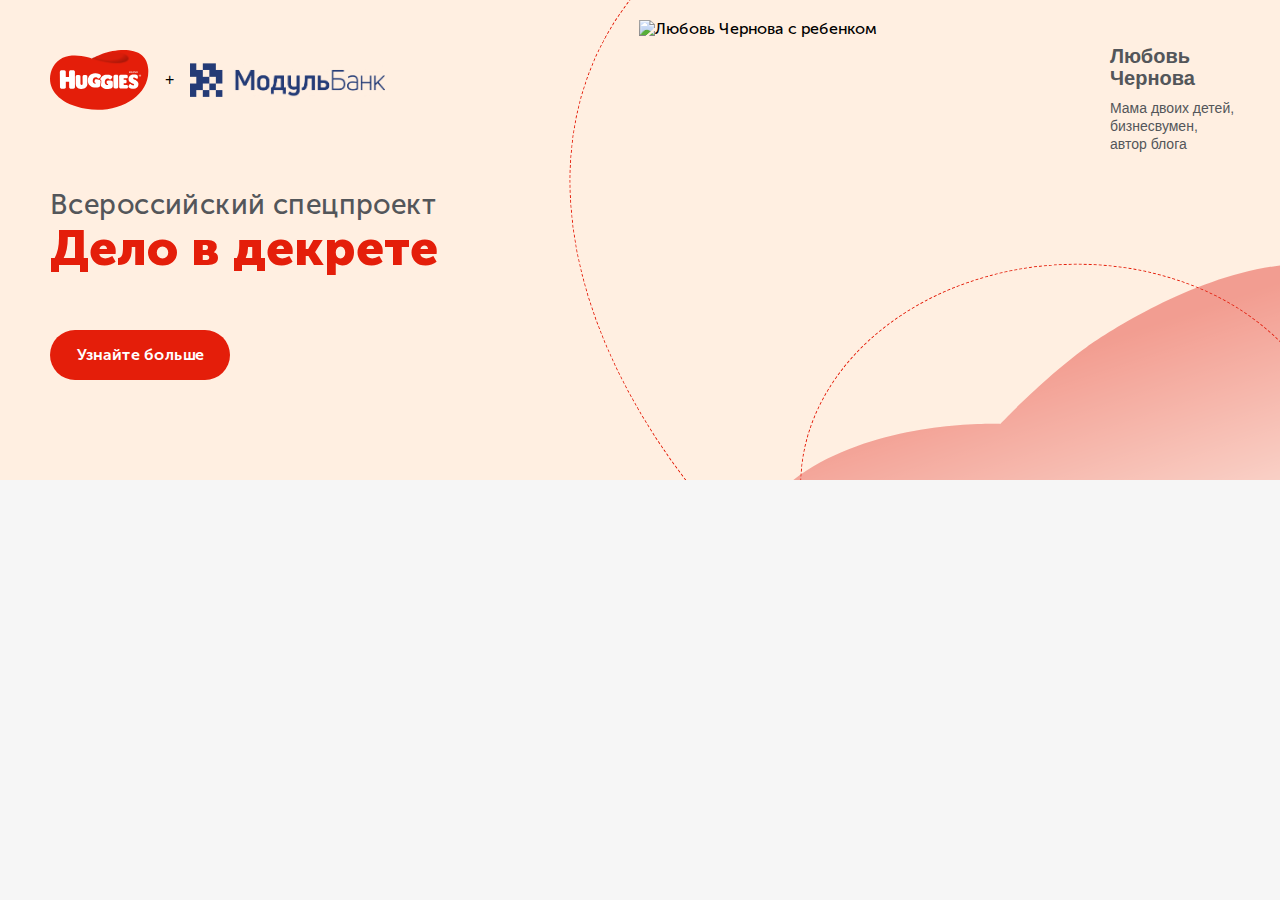
==== huggies-banner.html @ 20583ad0 "в спец порядке делаю баннер для huggies: - загрузила картинки, - заверстала почти все." ====
<!DOCTYPE html>
<!--[if lt IE 7]>      <html class="no-js lt-ie9 lt-ie8 lt-ie7"> <![endif]-->
<!--[if IE 7]>         <html class="no-js lt-ie9 lt-ie8"> <![endif]-->
<!--[if IE 8]>         <html class="no-js lt-ie9"> <![endif]-->
<!--[if gt IE 8]><!--> <html class="no-js"> <!--<![endif]-->
    <head>
        <meta charset="utf-8">
        <meta http-equiv="X-UA-Compatible" content="IE=edge">
        <title>BoomStarter</title>
        <meta name="description" content="">
        <meta name="viewport" content="width=device-width, initial-scale=1">
        <link rel="stylesheet" href="css/style.min.css">
    </head>
    <body>

        <!-- баннер  -->
        <section class="spec-hero">
            <div class="container">
                <div class="spec-hero__info">
                    <div class="spec-hero__logo">
                        <img class="spec-hero__logo-huggies" src="img/logo/huggies.svg" alt="huggies">
                        <span class="plus">+</span>
                        <img class="spec-hero__logo-modul" src="img/logo/modul-bank.png" alt="Модуль банк">
                    </div>
                    <hgroup class="spec-hero__title">
                        <h1 class="spec-hero__name">Дело в декрете</h1>
                        <h2 class="spec-hero__subtitle">Всероссийский спецпроект</h2>
                    </hgroup>
                    <div class="spec-hero__button">
                        <a href="#" class="ui-button -fit-content">Узнайте больше</a>
                    </div>
                </div>
                <!-- <div class="spec-hero__image"></div> -->
                <img src="img/spec-banner/happy-woman-and-child.png" alt="Любовь Чернова с ребенком" class="spec-hero__image">
                <div class="spec-hero__author">
                    <div class="spec-hero__author-name">Любовь Чернова</div>
                    <div class="spec-hero__author-desc">Мама двоих детей, бизнесвумен, автор&nbsp;блога</div>
                </div>
            </div>

            <div class="spec-hero__decor-heart"></div>
            <div class="spec-hero__decor-ellipse-big"></div>
            <div class="spec-hero__decor-ellipse-small"></div>
        </section>
        
    </body>
</html>
---- css/style.min.css ----
body{margin:0;padding:0;line-height:1.5;text-rendering:optimizeSpeed;min-height:100vh;scroll-behavior:smooth}*,*:after,*:before{-webkit-box-sizing:border-box;box-sizing:border-box}*:after,*:before{speak:none}input,button,a,select,textarea{outline:none}a{color:inherit;cursor:pointer;text-decoration:none;display:inline}p{margin:1em 0}button{border:none;background-color:transparent;cursor:pointer;display:block}address{font-style:normal}table,tr,th,td{border:none;padding:0;border-collapse:collapse;vertical-align:top}th{font-weight:normal}table{text-align:center}fieldset{border:none;padding:0;margin:0;min-width:auto}form,fieldset{max-width:100%}h1,h2,h3,h4,h5,h6,p{font-weight:normal;margin:0}html{font-family:sans-serif;-ms-text-size-adjust:100%;-webkit-text-size-adjust:100%}article,aside,details,figcaption,figure,footer,header,hgroup,main,menu,nav,section,summary{display:block}figure{margin:0}hr{-webkit-box-sizing:content-box;box-sizing:content-box;height:0;overflow:visible;margin:0;border:0}pre{font-family:monospace;font-size:1em;margin:0}abbr[title]{border-bottom:none;text-decoration:underline;-webkit-text-decoration:underline dotted;text-decoration:underline dotted}b,strong{font-weight:bold}code,kbd,samp{font-family:monospace;font-size:1em}pre{overflow-x:auto}small{font-size:80%}sub,sup{font-size:75%;line-height:0;position:relative;vertical-align:baseline}sub{bottom:-0.25em}sup{top:-0.5em}img{display:block;border-style:none;max-width:100%;height:auto}button,input,optgroup,select,textarea{font-family:inherit;font-size:100%;line-height:1;margin:0;padding:0;color:inherit;font:inherit}input,button{overflow:visible}button,select{text-transform:none}button,[type="button"],[type="reset"],[type="submit"]{-webkit-appearance:button}button::-moz-focus-inner,[type="button"]::-moz-focus-inner,[type="reset"]::-moz-focus-inner,[type="submit"]::-moz-focus-inner{border-style:none;padding:0}legend{-webkit-box-sizing:border-box;box-sizing:border-box;color:inherit;display:table;max-width:100%;padding:0;white-space:normal}progress{vertical-align:baseline}textarea{overflow:auto}[type="checkbox"],[type="radio"]{-webkit-box-sizing:border-box;box-sizing:border-box;padding:0}[type="number"]::-webkit-inner-spin-button,[type="number"]::-webkit-outer-spin-button{height:auto}[type="search"]{-webkit-appearance:textfield;outline-offset:-2px}[type="search"]::-webkit-search-decoration{-webkit-appearance:none}::-webkit-file-upload-button{-webkit-appearance:button;font:inherit}[hidden]{display:none}html{font-size:100%;font-size:16px}@media (max-width: 1199px){html{font-size:15.2px}}@media (max-width: 991px){html{font-size:14.4px}}@media (max-width: 767px){html{font-size:13.6px}}@media (max-width: 575px){html{font-size:12.8px}}body{line-height:1.1;font-family:"Museo Sans Cyrl","Roboto",Arial,sans-serif;background-color:#F6F6F6}ul{list-style:none;margin:0;padding:0}*{word-break:break-word;-webkit-transition:color 0.1s, background-color 0.1s, -webkit-box-shadow 0.1s;transition:color 0.1s, background-color 0.1s, -webkit-box-shadow 0.1s;-o-transition:color 0.1s, background-color 0.1s, box-shadow 0.1s;transition:color 0.1s, background-color 0.1s, box-shadow 0.1s;transition:color 0.1s, background-color 0.1s, box-shadow 0.1s, -webkit-box-shadow 0.1s}@font-face{font-family:'Museo Sans Cyrl';font-weight:100;font-style:normal;font-display:swap;src:url("../fonts/MuseoSansCyrl-100.eot");src:local("MuseoSansCyrl-100"),url("../fonts/MuseoSansCyrl-100.eot?#iefix") format("embedded-opentype"),url("../fonts/MuseoSansCyrl-100.woff") format("woff"),url("../fonts/MuseoSansCyrl-100.ttf") format("truetype")}@font-face{font-family:'Museo Sans Cyrl';font-weight:100;font-style:italic;font-display:swap;src:url("../fonts/MuseoSansCyrl-100Italic.eot");src:local("MuseoSansCyrl-100Italic"),url("../fonts/MuseoSansCyrl-100Italic.eot?#iefix") format("embedded-opentype"),url("../fonts/MuseoSansCyrl-100Italic.woff") format("woff"),url("../fonts/MuseoSansCyrl-100Italic.ttf") format("truetype")}@font-face{font-family:'Museo Sans Cyrl';font-weight:300;font-style:normal;font-display:swap;src:url("../fonts/MuseoSansCyrl-300.eot");src:local("MuseoSansCyrl-300"),url("../fonts/MuseoSansCyrl-300.eot?#iefix") format("embedded-opentype"),url("../fonts/MuseoSansCyrl-300.woff") format("woff"),url("../fonts/MuseoSansCyrl-300.ttf") format("truetype")}@font-face{font-family:'Museo Sans Cyrl';font-weight:300;font-style:italic;font-display:swap;src:url("../fonts/MuseoSansCyrl-300Italic.eot");src:local("MuseoSansCyrl-300Italic"),url("../fonts/MuseoSansCyrl-300Italic.eot?#iefix") format("embedded-opentype"),url("../fonts/MuseoSansCyrl-300Italic.woff") format("woff"),url("../fonts/MuseoSansCyrl-300Italic.ttf") format("truetype")}@font-face{font-family:'Museo Sans Cyrl';font-weight:500;font-style:normal;font-display:swap;src:url("../fonts/MuseoSansCyrl-500.eot");src:local("MuseoSansCyrl-500"),url("../fonts/MuseoSansCyrl-500.eot?#iefix") format("embedded-opentype"),url("../fonts/MuseoSansCyrl-500.woff") format("woff"),url("../fonts/MuseoSansCyrl-500.ttf") format("truetype")}@font-face{font-family:'Museo Sans Cyrl';font-weight:500;font-style:italic;font-display:swap;src:url("../fonts/MuseoSansCyrl-500Italic.eot");src:local("MuseoSansCyrl-500Italic"),url("../fonts/MuseoSansCyrl-500Italic.eot?#iefix") format("embedded-opentype"),url("../fonts/MuseoSansCyrl-500Italic.woff") format("woff"),url("../fonts/MuseoSansCyrl-500Italic.ttf") format("truetype")}@font-face{font-family:'Museo Sans Cyrl';font-weight:700;font-style:normal;font-display:swap;src:url("../fonts/MuseoSansCyrl-700.eot");src:local("MuseoSansCyrl-700"),url("../fonts/MuseoSansCyrl-700.eot?#iefix") format("embedded-opentype"),url("../fonts/MuseoSansCyrl-700.woff") format("woff"),url("../fonts/MuseoSansCyrl-700.ttf") format("truetype")}@font-face{font-family:'Museo Sans Cyrl';font-weight:700;font-style:italic;font-display:swap;src:url("../fonts/MuseoSansCyrl-700Italic.eot");src:local("MuseoSansCyrl-700Italic"),url("../fonts/MuseoSansCyrl-700Italic.eot?#iefix") format("embedded-opentype"),url("../fonts/MuseoSansCyrl-700Italic.woff") format("woff"),url("../fonts/MuseoSansCyrl-700Italic.ttf") format("truetype")}@font-face{font-family:'Museo Sans Cyrl';font-weight:900;font-style:normal;font-display:swap;src:url("../fonts/MuseoSansCyrl-900.eot");src:local("MuseoSansCyrl-900"),url("../fonts/MuseoSansCyrl-900.eot?#iefix") format("embedded-opentype"),url("../fonts/MuseoSansCyrl-900.woff") format("woff"),url("../fonts/MuseoSansCyrl-900.ttf") format("truetype")}@font-face{font-family:'Museo Sans Cyrl';font-weight:900;font-style:italic;font-display:swap;src:url("../fonts/MuseoSansCyrl-900Italic.eot");src:local("Museo Sans Cyrl 900 Italic"),local("MuseoSansCyrl-900Italic"),url("../fonts/MuseoSansCyrl-900Italic.eot?#iefix") format("embedded-opentype"),url("../fonts/MuseoSansCyrl-900Italic.woff") format("woff"),url("../fonts/MuseoSansCyrl-900Italic.ttf") format("truetype")}@-webkit-keyframes rotation{0%{-webkit-transform:rotate(0deg);transform:rotate(0deg)}100%{-webkit-transform:rotate(360deg);transform:rotate(360deg)}}@-o-keyframes rotation{0%{-o-transform:rotate(0deg);transform:rotate(0deg)}100%{-o-transform:rotate(360deg);transform:rotate(360deg)}}@keyframes rotation{0%{-webkit-transform:rotate(0deg);-o-transform:rotate(0deg);transform:rotate(0deg)}100%{-webkit-transform:rotate(360deg);-o-transform:rotate(360deg);transform:rotate(360deg)}}.bg-white{background-color:#fff}.bg-white.ui-button{background-color:#fff}@media (hover: hover){.bg-white.ui-button:hover{background-color:#ebebeb}}.bg-black{background-color:#000}.bg-black.ui-button{background-color:#000}@media (hover: hover){.bg-black.ui-button:hover{background-color:#000}}.bg-grey{background-color:#C4C4C4}.bg-grey.ui-button{background-color:#C4C4C4}@media (hover: hover){.bg-grey.ui-button:hover{background-color:#b0b0b0}}.bg-grey-light{background-color:#F6F6F6}.bg-grey-light.ui-button{background-color:#F6F6F6}@media (hover: hover){.bg-grey-light.ui-button:hover{background-color:#e2e2e2}}.bg-grey-light-2{background-color:#E6E9ED}.bg-grey-light-2.ui-button{background-color:#E6E9ED}@media (hover: hover){.bg-grey-light-2.ui-button:hover{background-color:#ced4dc}}.bg-grey-dark{background-color:#8d8d8d}.bg-grey-dark.ui-button{background-color:#8d8d8d}@media (hover: hover){.bg-grey-dark.ui-button:hover{background-color:#797979}}.bg-grey-darker{background-color:#53565A}.bg-grey-darker.ui-button{background-color:#53565A}@media (hover: hover){.bg-grey-darker.ui-button:hover{background-color:#3f4245}}.bg-primary{background-color:#0087F7}.bg-primary.ui-button{background-color:#0087F7}@media (hover: hover){.bg-primary.ui-button:hover{background-color:#0071ce}}.bg-yellow{background-color:#FFC83A}.bg-yellow.ui-button{background-color:#FFC83A}@media (hover: hover){.bg-yellow.ui-button:hover{background-color:#ffbd11}}.bg-yellow-light{background-color:#FCD770}.bg-yellow-light.ui-button{background-color:#FCD770}@media (hover: hover){.bg-yellow-light.ui-button:hover{background-color:#fbcc48}}.bg-cyan{background-color:#21DDB9}.bg-cyan.ui-button{background-color:#21DDB9}@media (hover: hover){.bg-cyan.ui-button:hover{background-color:#1cba9b}}.bg-cyan-light{background-color:#7DDEDE}.bg-cyan-light.ui-button{background-color:#7DDEDE}@media (hover: hover){.bg-cyan-light.ui-button:hover{background-color:#5cd6d6}}.bg-peach{background-color:#FFC5B3}.bg-peach.ui-button{background-color:#FFC5B3}@media (hover: hover){.bg-peach.ui-button:hover{background-color:#ffa68a}}.bg-beige{background-color:#FFBE83}.bg-beige.ui-button{background-color:#FFBE83}@media (hover: hover){.bg-beige.ui-button:hover{background-color:#ffa95a}}.bg-pink{background-color:#FE7D90}.bg-pink.ui-button{background-color:#FE7D90}@media (hover: hover){.bg-pink.ui-button:hover{background-color:#fe556d}}.bg-red{background-color:#E41E0A}.bg-red.ui-button{background-color:#E41E0A}@media (hover: hover){.bg-red.ui-button:hover{background-color:#bd1908}}@media (hover: hover){.bg-primary.ui-button:hover{background-color:#219aff}}.bg-gradient-primary-cyan{background-color:#0087f7;background:-webkit-gradient(linear, left top, left bottom, from(#0087F7), to(#21DDB9));background:-webkit-linear-gradient(top, #0087F7 0%, #21DDB9 100%);background:-o-linear-gradient(top, #0087F7 0%, #21DDB9 100%);background:linear-gradient(180deg, #0087F7 0%, #21DDB9 100%)}.bg-gradient-peach-beige{background-color:#ffc5b3;background:-webkit-gradient(linear, left top, left bottom, from(#FFC5B3), to(#FFBE83));background:-webkit-linear-gradient(top, #FFC5B3 0%, #FFBE83 100%);background:-o-linear-gradient(top, #FFC5B3 0%, #FFBE83 100%);background:linear-gradient(180deg, #FFC5B3 0%, #FFBE83 100%)}.bg-gradient-yellow-light-beige{background-color:#fcd770;background:-webkit-gradient(linear, left top, left bottom, from(#FCD770), to(#FFBE83));background:-webkit-linear-gradient(top, #FCD770 0%, #FFBE83 100%);background:-o-linear-gradient(top, #FCD770 0%, #FFBE83 100%);background:linear-gradient(180deg, #FCD770 0%, #FFBE83 100%)}.bg-yellow,.bg-yellow-light,.bg-peach,.bg-beige,.bg-cyan,.bg-gradient-peach-beige,.bg-gradient-yellow-light-yellow{color:#000}.bg-primary,.bg-gradient-primary-cyan{color:#fff}@font-face{font-family:'icomoon';font-weight:normal;font-style:normal;font-display:block;src:url("../fonts/icomoon.ttf?yp3li4") format("truetype"),url("../fonts/icomoon.woff?yp3li4") format("woff"),url("../fonts/icomoon.svg?yp3li4#icomoon") format("svg")}.icon{font-family:'icomoon' !important;speak:never;font-style:normal;font-weight:normal;font-variant:normal;text-transform:none;line-height:1;-webkit-font-smoothing:antialiased;-moz-osx-font-smoothing:grayscale}.icon-arrow-left:before{content:"\e908"}.icon-arrow-right:before{content:"\e909"}.icon-bookmark:before{content:"\e90a"}.icon-bookmark-filled:before{content:"\e90b"}.icon-check:before{content:"\e90c"}.icon-heart:before{content:"\e90d"}.icon-loader:before{content:"\e90e"}.icon-sorting:before{content:"\e90f"}.icon-search:before{content:"\e910"}.icon-sound-off:before{content:"\e911"}.icon-sound-on:before{content:"\e912"}.icon-facebook:before{content:"\e900"}.icon-instagram:before{content:"\e901"}.icon-telegram:before{content:"\e902"}.icon-twitter:before{content:"\e903"}.icon-vcru:before{content:"\e904"}.icon-vkontakte:before{content:"\e905"}.icon-youtube:before{content:"\e906"}.icon-z:before{content:"\e907"}.emoji{width:1.3em;height:1.3em;-o-object-fit:contain;object-fit:contain;margin-left:0.7em}@media (hover: hover){*{scrollbar-color:#C4C4C4 #E6E9ED;scrollbar-width:thin}::-webkit-scrollbar{width:5px;height:5px;background-color:#E6E9ED}}@media (hover: hover) and (max-width: 575px){::-webkit-scrollbar{width:3.5px;height:3.5px}}@media (hover: hover){::-webkit-scrollbar-thumb{background:#C4C4C4;-webkit-border-radius:10px;border-radius:10px}::-webkit-scrollbar-track{background:#E6E9ED;-webkit-border-radius:10px;border-radius:10px}}.ui-button,.ui-input{display:inline-block;width:270px;min-width:180px;max-width:100%;padding:16px 26px;color:#fff;background-color:#0087F7;text-align:center;font-weight:500;font-style:normal;font-size:18px;-webkit-border-radius:2.5em;border-radius:2.5em}@media (hover: hover){.ui-button:hover,.ui-input:hover{background-color:#219aff}}@media (max-width: 575px){.ui-button,.ui-input{padding:12px 21px;font-size:14px}}@media (max-width: 479px){.ui-button,.ui-input{width:100%}}.ui-button.has-image,.ui-input.has-image{display:-webkit-box;display:-webkit-flex;display:-ms-flexbox;display:flex;-webkit-box-pack:center;-webkit-justify-content:center;-ms-flex-pack:center;justify-content:center;-webkit-box-align:center;-webkit-align-items:center;-ms-flex-align:center;align-items:center;padding:12px 26px}@media (max-width: 575px){.ui-button.has-image,.ui-input.has-image{padding:8px 21px}}.ui-button.has-image .emoji,.ui-input.has-image .emoji{margin-left:0.7em}.ui-button._outlined{font-weight:300;background-color:transparent;color:#0087F7;border:1px solid}.ui-input{font-weight:300;background-color:transparent;color:#000;border:1px solid #0087F7}.ui-input:hover{background-color:transparent}.ui-search{display:-webkit-box;display:-webkit-flex;display:-ms-flexbox;display:flex;width:200px;background-color:#F6F6F6;padding:6px 12px;-webkit-border-radius:2.5em;border-radius:2.5em}.ui-search .icon-search{margin-right:8px;color:#C4C4C4}.ui-search input{max-width:-webkit-calc(100% - 20px);max-width:calc(100% - 20px);-webkit-box-flex:1;-webkit-flex:1 1 auto;-ms-flex:1 1 auto;flex:1 1 auto;border:none}.ui-search input::-webkit-textfield-decoration-container{background-color:#F6F6F6}.ui-icon-button{padding:5px 8px;line-height:1}.ui-icon-button._turn-sound.is-sound-off .icon-sound-on{display:none}.ui-icon-button._turn-sound.is-sound-off .icon-sound-off{display:block}.ui-icon-button._turn-sound.is-sound-on .icon-sound-on{display:block}.ui-icon-button._turn-sound.is-sound-on .icon-sound-off{display:none}.ui-icon-button._bookmark .icon-bookmark{display:block}.ui-icon-button._bookmark .icon-bookmark-filled{display:none}.ui-icon-button._bookmark.is-filled .icon-bookmark{display:none}.ui-icon-button._bookmark.is-filled .icon-bookmark-filled{display:block}.ui-arrow-left,.ui-arrow-right{width:3.375em;height:3.375em;background-color:#fff;color:#C4C4C4;-webkit-border-radius:50%;border-radius:50%;-webkit-box-shadow:0px 2px 10px rgba(0,0,0,0.1);box-shadow:0px 2px 10px rgba(0,0,0,0.1);-webkit-transition:0.3s;-o-transition:0.3s;transition:0.3s}@media (hover: hover){.ui-arrow-left:hover,.ui-arrow-right:hover{color:#21DDB9}}.ui-loading{display:-webkit-box;display:-webkit-flex;display:-ms-flexbox;display:flex;-webkit-box-pack:center;-webkit-justify-content:center;-ms-flex-pack:center;justify-content:center;-webkit-box-align:center;-webkit-align-items:center;-ms-flex-align:center;align-items:center;min-height:100px;color:#0087F7;font-size:2em;-webkit-animation-name:rotation;-o-animation-name:rotation;animation-name:rotation;-webkit-animation-duration:1.8s;-o-animation-duration:1.8s;animation-duration:1.8s;-webkit-animation-iteration-count:infinite;-o-animation-iteration-count:infinite;animation-iteration-count:infinite;-webkit-animation-timing-function:linear;-o-animation-timing-function:linear;animation-timing-function:linear}.ui-subjects{display:-webkit-box;display:-webkit-flex;display:-ms-flexbox;display:flex}@media (max-width: 991px){.ui-subjects{overflow-x:auto}.ui-subjects__btn{white-space:nowrap}}.ui-subjects__item{position:relative;padding-right:20px;font-weight:300;font-style:normal;font-size:16px}.ui-subjects__item::after{position:absolute;content:'';left:0;bottom:0;width:100%;height:3.6px;background-color:#E6E9ED}.ui-subjects__item:last-child{-webkit-box-flex:1;-webkit-flex:1 1 auto;-ms-flex:1 1 auto;flex:1 1 auto;padding-right:0}.ui-subjects__item:last-child .ui-subjects__btn{margin:0 0 0 auto}.ui-subjects__btn{position:relative;padding:10px 0 14px}@media (hover: hover){.ui-subjects__btn:hover{color:#0087F7}}.ui-subjects__btn::after{position:absolute;content:'';left:0;bottom:0;width:100%;height:3.6px;background-color:transparent;z-index:2}.ui-subjects__btn.is-active{color:#0087F7}.ui-subjects__btn.is-active::after{background-color:#0087F7}.ui-subjects__count{font-size:12px;color:#C4C4C4;margin-left:3px}.ui-subjects__item .ui-dropdown{top:35px;left:-17px}.ui-checkbox{display:-webkit-box;display:-webkit-flex;display:-ms-flexbox;display:flex;margin-right:15px;padding:5px 0;cursor:default}.ui-checkbox input{opacity:0;position:absolute}.ui-checkbox__custom{position:relative;width:1.03125em;height:1.03125em;display:inline-block;margin-right:7px;-webkit-border-radius:5px;border-radius:5px;background-color:#E6E9ED;color:#21DDB9}.ui-checkbox__custom .icon-check{position:absolute;top:55%;left:50%;-webkit-transform:translateX(-50%) translateY(-50%);-ms-transform:translateX(-50%) translateY(-50%);-o-transform:translateX(-50%) translateY(-50%);transform:translateX(-50%) translateY(-50%);font-size:0.5em;display:none}input:checked ~ .ui-checkbox__custom .icon-check{display:block}.ui-sorting{font-weight:300}.ui-sorting__control{color:#0087F7}.ui-sorting .icon-sorting{margin-left:0.5em;font-size:0.6em}.ui-sorting .ui-dropdown{top:100%;left:-17px}.ui-filter{display:-webkit-inline-box;display:-webkit-inline-flex;display:-ms-inline-flexbox;display:inline-flex;position:relative;margin-right:18px;font-weight:300}.ui-filter__control{color:#0087F7;border-bottom:1px dashed #0087F7}.ui-filter .ui-dropdown{top:100%;left:-17px}.ui-dropdown{position:absolute;display:none;width:-webkit-max-content;width:-moz-max-content;width:max-content;min-width:160px;max-width:200px;padding:5px 0;z-index:2;background-color:#fff;-webkit-border-radius:.6875em;border-radius:.6875em;font:inherit}.ui-dropdown__item{padding:6px 17px;cursor:default}.ui-dropdown__item.is-active{display:none}@media (hover: hover){.ui-dropdown__item:hover{color:#0087F7;background-color:#F6F6F6}}.has-dropdown{position:relative}.has-dropdown-on-hover:hover .ui-dropdown,.has-dropdown-on-hover:active .ui-dropdown{display:block}.hidden{display:none !important}@media (max-width: 1279px){.xl-hidden{display:none !important}.xl-block{display:block !important}}@media (max-width: 1199px){.lg-hidden{display:none !important}.lg-block{display:block !important}}@media (max-width: 991px){.md-hidden{display:none !important}.md-block{display:block !important}}@media (max-width: 767px){.sm-hidden{display:none !important}.sm-block{display:block !important}}@media (max-width: 575px){.xs-hidden{display:none !important}.xs-block{display:block !important}}.container{width:100%;max-width:1280px;padding:0 3.125em;margin:0 auto}@media (max-width: 575px){.container{padding:0 14px}}.grid-row{display:-ms-grid;display:grid;-ms-grid-columns:(1fr)[12];grid-template-columns:repeat(12, 1fr);grid-gap:1.25em;grid-auto-flow:row}.span-1{grid-column:span 1}.span-2{grid-column:span 2}.span-3{grid-column:span 3}.span-4{grid-column:span 4}.span-5{grid-column:span 5}.span-6{grid-column:span 6}.span-7{grid-column:span 7}.span-8{grid-column:span 8}.span-9{grid-column:span 9}.span-10{grid-column:span 10}.span-11{grid-column:span 11}.span-12{grid-column:span 12}@media (max-width: 1279px){.xl-span-1{grid-column:span 1}.xl-span-2{grid-column:span 2}.xl-span-3{grid-column:span 3}.xl-span-4{grid-column:span 4}.xl-span-5{grid-column:span 5}.xl-span-6{grid-column:span 6}.xl-span-7{grid-column:span 7}.xl-span-8{grid-column:span 8}.xl-span-9{grid-column:span 9}.xl-span-10{grid-column:span 10}.xl-span-11{grid-column:span 11}.xl-span-12{grid-column:span 12}}@media (max-width: 1199px){.lg-span-1{grid-column:span 1}.lg-span-2{grid-column:span 2}.lg-span-3{grid-column:span 3}.lg-span-4{grid-column:span 4}.lg-span-5{grid-column:span 5}.lg-span-6{grid-column:span 6}.lg-span-7{grid-column:span 7}.lg-span-8{grid-column:span 8}.lg-span-9{grid-column:span 9}.lg-span-10{grid-column:span 10}.lg-span-11{grid-column:span 11}.lg-span-12{grid-column:span 12}}@media (max-width: 991px){.md-span-1{grid-column:span 1}.md-span-2{grid-column:span 2}.md-span-3{grid-column:span 3}.md-span-4{grid-column:span 4}.md-span-5{grid-column:span 5}.md-span-6{grid-column:span 6}.md-span-7{grid-column:span 7}.md-span-8{grid-column:span 8}.md-span-9{grid-column:span 9}.md-span-10{grid-column:span 10}.md-span-11{grid-column:span 11}.md-span-12{grid-column:span 12}}@media (max-width: 767px){.sm-span-1{grid-column:span 1}.sm-span-2{grid-column:span 2}.sm-span-3{grid-column:span 3}.sm-span-4{grid-column:span 4}.sm-span-5{grid-column:span 5}.sm-span-6{grid-column:span 6}.sm-span-7{grid-column:span 7}.sm-span-8{grid-column:span 8}.sm-span-9{grid-column:span 9}.sm-span-10{grid-column:span 10}.sm-span-11{grid-column:span 11}.sm-span-12{grid-column:span 12}}@media (max-width: 575px){.xs-span-1{grid-column:span 1}.xs-span-2{grid-column:span 2}.xs-span-3{grid-column:span 3}.xs-span-4{grid-column:span 4}.xs-span-5{grid-column:span 5}.xs-span-6{grid-column:span 6}.xs-span-7{grid-column:span 7}.xs-span-8{grid-column:span 8}.xs-span-9{grid-column:span 9}.xs-span-10{grid-column:span 10}.xs-span-11{grid-column:span 11}.xs-span-12{grid-column:span 12}}.grid{display:-ms-grid;display:grid;-ms-grid-columns:(1fr)[4];grid-template-columns:repeat(4, 1fr);grid-gap:1.25em;margin:1.25em 0;grid-auto-flow:dense}@media (max-width: 991px){.grid{-ms-grid-columns:(1fr)[3];grid-template-columns:repeat(3, 1fr)}}@media (max-width: 767px){.grid{-ms-grid-columns:(1fr)[2];grid-template-columns:repeat(2, 1fr)}}@media (max-width: 575px){.grid{grid-gap:.9375em}}.no-grid-gap,.no-gap{grid-gap:0}.grid-rewards{grid-auto-rows:minmax(480px, auto)}@media (max-width: 767px){.grid-rewards{grid-auto-rows:minmax(430px, auto)}}@media (max-width: 575px){.grid-rewards{grid-auto-rows:minmax(380px, auto)}}.grid-square-banners{-ms-grid-columns:1fr 1fr;grid-template-columns:1fr 1fr;grid-auto-rows:410px}@media (max-width: 991px){.grid-square-banners{-ms-grid-columns:1fr;grid-template-columns:1fr}}@media (max-width: 575px){.grid-square-banners{grid-auto-rows:minmax(210px, auto)}}.grid-special{grid-auto-columns:280px;-ms-grid-columns:280px;grid-template-columns:280px;grid-auto-flow:column;margin:0}@media (max-width: 991px){.grid-special{grid-auto-columns:260px;-ms-grid-columns:260px;grid-template-columns:260px}}@media (max-width: 767px){.grid-special{grid-auto-columns:238px;-ms-grid-columns:238px;grid-template-columns:238px}}@media (max-width: 575px){.grid-special{grid-auto-columns:185px;-ms-grid-columns:185px;grid-template-columns:185px}}.menu-bar{display:-webkit-box;display:-webkit-flex;display:-ms-flexbox;display:flex;-webkit-flex-wrap:nowrap;-ms-flex-wrap:nowrap;flex-wrap:nowrap;-webkit-box-pack:justify;-webkit-justify-content:space-between;-ms-flex-pack:justify;justify-content:space-between;-webkit-box-align:center;-webkit-align-items:center;-ms-flex-align:center;align-items:center}.menu-bar__item._open-search{margin-right:10px}.menu-bar._mobile{display:-webkit-box;display:-webkit-flex;display:-ms-flexbox;display:flex;-webkit-flex-wrap:nowrap;-ms-flex-wrap:nowrap;flex-wrap:nowrap;-webkit-box-pack:start;-webkit-justify-content:flex-start;-ms-flex-pack:start;justify-content:flex-start;-webkit-box-align:center;-webkit-align-items:center;-ms-flex-align:center;align-items:center;overflow-x:auto;white-space:nowrap}.menu-bar__item._open-search,.menu-bar__item._search,.menu-bar__item._bookmark{color:#C4C4C4}.menu-bar__item._create{color:#0087F7}@media (hover: hover){.menu-bar__item:hover{color:#0087F7}}.menu-bar__item a{display:block}.menu-bar__item._logo{margin-right:35px;margin-right:auto}.menu-bar__item._logo a{padding:15px 5px 15px 0}.menu-bar__item._logo img,.menu-bar__item._logo svg{max-width:160px;max-height:17px}.menu-bar__item:not(._logo) a{padding:15px 7px}.menu-bar__item._search{margin:auto}.menu-bar__item._search input{color:#000}.menu-bar__item._bookmark{margin:0 10px;font-size:1.3em}nav:nth-child(2){border-top:1px solid #C4C4C4}@media (max-width: 1199px){.menu-bar__item._search{margin-right:15px}}@media (max-width: 479px){.menu-bar__item._open-search{font-size:1.3em;margin-right:0}.menu-bar__item._bookmark{margin:0 5px}}.main{display:-ms-grid;display:grid;-ms-grid-columns:2fr 1fr;grid-template-columns:2fr 1fr;-ms-grid-rows:minmax(400px, auto);grid-template-rows:minmax(400px, auto);grid-gap:35px;margin:13px 0 20px}@media (max-width: 1199px){.main{-ms-grid-columns:100%;grid-template-columns:100%;-ms-grid-rows:minmax(380px, auto);grid-template-rows:minmax(380px, auto);margin-top:0}}.main-banner{display:-webkit-box;display:-webkit-flex;display:-ms-flexbox;display:flex;-webkit-flex-wrap:nowrap;-ms-flex-wrap:nowrap;flex-wrap:nowrap;-webkit-border-radius:.9375em;border-radius:.9375em}.main-banner>.grid-row{min-height:100%}.main-banner__info{height:100%;display:-webkit-box;display:-webkit-flex;display:-ms-flexbox;display:flex;-webkit-box-orient:vertical;-webkit-box-direction:normal;-webkit-flex-direction:column;-ms-flex-direction:column;flex-direction:column;-webkit-box-pack:center;-webkit-justify-content:center;-ms-flex-pack:center;justify-content:center;padding:45px 20px 15px 40px}.main-banner__title{font-weight:700;font-style:normal;font-size:30px;margin-bottom:20px}.main-banner__desc{font-weight:300;font-style:normal;font-size:20px}.main-banner__button{margin-top:60px;display:-webkit-box;display:-webkit-flex;display:-ms-flexbox;display:flex;-webkit-box-align:center;-webkit-align-items:center;-ms-flex-align:center;align-items:center}.main-banner .ui-icon-button._bookmark{font-size:1.25em;margin-left:15px;color:#000}@media (hover: hover){.main-banner .ui-icon-button._bookmark:hover{color:#fff}}.main-banner__img{height:100%;display:-webkit-box;display:-webkit-flex;display:-ms-flexbox;display:flex}.main-banner__img-bg{width:90%;height:90%;margin:auto auto 0;background-repeat:no-repeat;background-position:bottom center;-webkit-background-size:contain;background-size:contain}@media (max-width: 991px){.main-banner__info{padding-left:30px}}@media (max-width: 767px){.main-banner{display:-webkit-box;display:-webkit-flex;display:-ms-flexbox;display:flex;-webkit-box-orient:vertical;-webkit-box-direction:normal;-webkit-flex-direction:column;-ms-flex-direction:column;flex-direction:column}.main-banner__info{padding-top:25px;padding-left:20px}.main-banner__title{font-size:25px;margin-bottom:15px}.main-banner__desc{font-size:15px}.main-banner__button{font-size:15px;margin-top:25px}.main-banner__img-bg{max-width:90%;max-height:90%;width:200px;height:200px}}@media (max-width: 575px){.main-banner__title{font-size:20px}.main-banner__desc{font-size:14px}.main-banner__button{font-size:14px}}.sm-cards{padding:25px 0}.sm-cards__grid{display:-ms-grid;display:grid;-ms-grid-rows:minmax(77px, auto);grid-template-rows:minmax(77px, auto);grid-gap:16px}.sm-cards__item{position:relative;display:-ms-grid;display:grid;-ms-grid-columns:78px auto;grid-template-columns:78px auto;grid-gap:14px}@media (hover: hover){.sm-cards__item a:hover{color:#0087F7}}.sm-cards__item a::after{position:absolute;content:'';top:0;right:0;bottom:0;left:0}.sm-cards img{width:77px;height:77px;-o-object-fit:cover;object-fit:cover;-webkit-border-radius:.9375em;border-radius:.9375em}.sm-cards__title{font-weight:700;margin-bottom:7px;overflow:hidden;-o-text-overflow:ellipsis;text-overflow:ellipsis;display:-webkit-box;-webkit-line-clamp:2;-webkit-box-orient:vertical}.sm-cards__author{font-weight:100}@media (max-width: 1199px){.sm-cards{padding-top:0}.sm-cards__grid{-ms-grid-columns:1fr 1fr;grid-template-columns:1fr 1fr}}@media (max-width: 767px){.sm-cards__title{-webkit-line-clamp:3}}@media (max-width: 575px){.sm-cards{margin-left:-14px;margin-right:-14px;overflow-x:auto}.sm-cards__row{display:-webkit-box;display:-webkit-flex;display:-ms-flexbox;display:flex}.sm-cards__grid{-ms-grid-columns:117px;grid-template-columns:117px;grid-auto-columns:minmax(117px, auto);grid-auto-flow:column;padding-left:14px;padding-right:14px}.sm-cards img{width:116px;height:116px}.sm-cards__item{-ms-grid-columns:1fr;grid-template-columns:1fr;grid-gap:8px}.sm-cards__info{font-size:12px}}.spec-hero{position:relative;height:480px;background-color:#FFEFE1;overflow:hidden}.spec-hero .container{position:relative;height:100%}.spec-hero__decor-heart,.spec-hero__decor-ellipse-big,.spec-hero__decor-ellipse-small{position:absolute;background-repeat:no-repeat;-webkit-background-size:contain;background-size:contain}.spec-hero__decor-heart{width:947px;height:578px;background-image:url(../img/spec-banner/huggies-transparent-decor.svg);bottom:-350px;right:-330px;z-index:4}.spec-hero__decor-ellipse-big{width:847px;height:1296px;top:-300px;left:750px;border:1px dashed #E41E0A;-webkit-border-radius:50%;border-radius:50%;-webkit-transform:rotate(-61.4deg);-ms-transform:rotate(-61.4deg);-o-transform:rotate(-61.4deg);transform:rotate(-61.4deg)}.spec-hero__decor-ellipse-small{width:537px;height:428px;left:800px;top:264px;border:1px dashed #E41E0A;-webkit-border-radius:50%;border-radius:50%;-webkit-transform:rotate(-3.94deg);-ms-transform:rotate(-3.94deg);-o-transform:rotate(-3.94deg);transform:rotate(-3.94deg)}.spec-hero__info{display:-webkit-box;display:-webkit-flex;display:-ms-flexbox;display:flex;-webkit-box-orient:vertical;-webkit-box-direction:normal;-webkit-flex-direction:column;-ms-flex-direction:column;flex-direction:column;-webkit-box-pack:justify;-webkit-justify-content:space-between;-ms-flex-pack:justify;justify-content:space-between;height:100%}.spec-hero__logo{display:-webkit-box;display:-webkit-flex;display:-ms-flexbox;display:flex;-webkit-box-align:center;-webkit-align-items:center;-ms-flex-align:center;align-items:center;margin-top:50px}.spec-hero__logo-huggies{max-width:100px;max-height:60px}.spec-hero__logo-modul{max-width:195px;max-height:35px}.spec-hero__logo .plus{margin:0 16px;font-family:"Rotonda","Roboto",Arial,sans-serif}.spec-hero__title{margin:50px 0 25px;display:-webkit-box;display:-webkit-flex;display:-ms-flexbox;display:flex;-webkit-box-orient:vertical;-webkit-box-direction:reverse;-webkit-flex-direction:column-reverse;-ms-flex-direction:column-reverse;flex-direction:column-reverse}.spec-hero__name{color:#E41E0A;font-weight:900;font-style:normal;font-size:50px}.spec-hero__subtitle{color:#53565A;font-weight:500;font-style:normal;font-size:28px;letter-spacing:0.015em}.spec-hero__button{margin-bottom:100px}.spec-hero .ui-button{font-weight:700;font-style:normal;font-size:16px;background-color:#E41E0A}.spec-hero__image{position:absolute;top:20px;left:639px;width:481px;height:681px;-o-object-fit:contain;object-fit:contain;z-index:2}.spec-hero__author{position:absolute;top:45px;right:20px;max-width:150px;color:#53565A;font-family:"Rotonda","Roboto",Arial,sans-serif}.spec-hero__author-name{margin-bottom:10px;font-weight:700;font-style:normal;font-size:20px}.spec-hero__author-desc{font-weight:400;font-style:normal;font-size:14px;line-height:18px}.control-content{margin:1.5625em 0 1.875em}.control-content__subjects-more{font-weight:300;font-style:normal;font-size:16px;margin:15px 0 25px}.control-content__status{font-size:16px;display:-webkit-box;display:-webkit-flex;display:-ms-flexbox;display:flex;margin:30px 0 0}.control-content__sorting{font-size:16px;display:-webkit-inline-box;display:-webkit-inline-flex;display:-ms-inline-flexbox;display:inline-flex;margin-top:1.875em;margin-right:1.875em}.control-content__sorting .ui-sorting{margin-left:1em}@media (max-width: 575px){.control-content__sorting{margin-right:0}}.control-content__filter{margin-top:1.875em;font-size:16px;display:-webkit-inline-box;display:-webkit-inline-flex;display:-ms-inline-flexbox;display:inline-flex}@media (max-width: 575px){.control-content__filter{margin:1em 0 1.875em}}.slider{position:relative}.slider__wrapper{overflow:hidden}.slider__row{grid-auto-flow:column}.slider__controls [class*="ui-arrow-"]{position:absolute;top:50%}.slider__controls [class*="ui-arrow-"]:disabled{display:none}.slider__controls .ui-arrow-left{left:0;-webkit-transform:translateY(-50%) translateX(-50%);-ms-transform:translateY(-50%) translateX(-50%);-o-transform:translateY(-50%) translateX(-50%);transform:translateY(-50%) translateX(-50%)}@media (max-width: 575px){.slider__controls .ui-arrow-left{-webkit-transform:translateY(-50%) translateX(-25%);-ms-transform:translateY(-50%) translateX(-25%);-o-transform:translateY(-50%) translateX(-25%);transform:translateY(-50%) translateX(-25%)}}.slider__controls .ui-arrow-right{right:0;-webkit-transform:translateY(-50%) translateX(50%);-ms-transform:translateY(-50%) translateX(50%);-o-transform:translateY(-50%) translateX(50%);transform:translateY(-50%) translateX(50%)}@media (max-width: 575px){.slider__controls .ui-arrow-right{-webkit-transform:translateY(-50%) translateX(25%);-ms-transform:translateY(-50%) translateX(25%);-o-transform:translateY(-50%) translateX(25%);transform:translateY(-50%) translateX(25%)}}.special{padding:1.4375em 0 2.1875em}.special__heading{margin-bottom:16px;line-height:1.2}.special__title,.special__look-all{font-weight:500;font-style:normal;font-size:18px;display:inline}.special__title{margin-right:14px}.special__look-all{color:#0087F7}.special .grid-special{-webkit-transition:-webkit-transform 0.5s linear;transition:-webkit-transform 0.5s linear;-o-transition:-o-transform 0.5s linear;transition:transform 0.5s linear;transition:transform 0.5s linear, -webkit-transform 0.5s linear, -o-transform 0.5s linear}.special .slider__row{display:-webkit-box;display:-webkit-flex;display:-ms-flexbox;display:flex}@media (max-width: 1279px){.special .slider__wrapper{margin-left:-3.125em;margin-right:-3.125em}.special .slider .grid-special{padding:0 3.125em}}@media (max-width: 575px){.special .slider__wrapper{margin:0px -14px}.special .slider .grid-special{padding:0 14px}}@media (hover: none){.special .slider__row{overflow-x:auto}.special .slider__controls{display:none}}@media (max-width: 575px){.special .card__title{font-size:14px}.special .card__ps img{font-size:10px}}.story{display:-webkit-box;display:-webkit-flex;display:-ms-flexbox;display:flex;-webkit-border-radius:.9375em;border-radius:.9375em;position:relative}.story__bg{position:absolute;top:0;bottom:0;left:0;right:0;overflow:hidden;-webkit-border-radius:inherit;border-radius:inherit}.story__bg img{position:absolute;bottom:-15%;right:-45px;-webkit-transform:rotate(20deg);-ms-transform:rotate(20deg);-o-transform:rotate(20deg);transform:rotate(20deg);max-width:55%;max-height:85%}.story__info{padding:28px 15px 20px 30px;display:-webkit-box;display:-webkit-flex;display:-ms-flexbox;display:flex;-webkit-box-orient:vertical;-webkit-box-direction:normal;-webkit-flex-direction:column;-ms-flex-direction:column;flex-direction:column;-webkit-box-pack:center;-webkit-justify-content:center;-ms-flex-pack:center;justify-content:center;max-width:60%;z-index:1}.story__blog{margin-bottom:auto}.story__blog a{display:inline-block;padding:.5em .625em;font-weight:300;font-style:normal;font-size:20px;-webkit-border-radius:.9375em;border-radius:.9375em}.story__title{font-weight:700;font-style:normal;font-size:24px;margin-bottom:15px}.story__desc{font-weight:300;font-style:normal;font-size:20px}.story__button{margin-top:auto;margin-bottom:47px}@media (max-width: 1199px){.story__bg img{max-width:45%;max-height:70%}.story__info{max-width:90%}}@media (max-width: 991px){.story__bg img{max-width:50%;max-height:90%}.story__info{max-width:70%}}@media (max-width: 575px){.story__blog a{font-size:10px}.story__info{padding:15px 10px 25px 20px;max-width:100%}.story__title{font-size:14px;margin-bottom:8px}.story__desc{font-size:12px}.story__button{margin-bottom:0}.story__bg img{max-width:40%;max-height:80%}}.banner{min-height:340px;margin:20px 0;-webkit-border-radius:.9375em;border-radius:.9375em}.banner__info{display:-webkit-box;display:-webkit-flex;display:-ms-flexbox;display:flex;height:100%;-webkit-box-orient:vertical;-webkit-box-direction:normal;-webkit-flex-direction:column;-ms-flex-direction:column;flex-direction:column;-webkit-box-pack:center;-webkit-justify-content:center;-ms-flex-pack:center;justify-content:center;padding:20px 20px 20px 95px}.banner__title{font-weight:700;font-style:normal;font-size:30px;margin-bottom:10px}.banner__desc{font-weight:500;font-style:normal;font-size:18px}.banner__button{margin-top:2.5em}.banner__img{display:-webkit-box;display:-webkit-flex;display:-ms-flexbox;display:flex;height:100%}.banner__img-bg{width:90%;height:90%;background-repeat:no-repeat;background-position:bottom center;-webkit-background-size:contain;background-size:contain;margin:auto auto 0}@media (max-width: 991px){.banner__info{padding-left:30px}}@media (max-width: 767px){.banner{min-height:290px}.banner__title{font-size:25px}.banner__desc{font-size:16px}}@media (max-width: 575px){.banner{min-height:250px}.banner__info{padding-left:20px}.banner__title{font-size:20px}}.banner._huggies .banner__img-bg{margin:auto;background-position:center}@media (max-width: 767px){.banner._huggies{display:-webkit-box;display:-webkit-flex;display:-ms-flexbox;display:flex;-webkit-box-orient:vertical;-webkit-box-direction:normal;-webkit-flex-direction:column;-ms-flex-direction:column;flex-direction:column;-webkit-box-pack:end;-webkit-justify-content:flex-end;-ms-flex-pack:end;justify-content:flex-end;min-height:330px}.banner._huggies .banner__info{padding-bottom:0}.banner._huggies .banner__img{display:-webkit-box;display:-webkit-flex;display:-ms-flexbox;display:flex;max-width:100%}.banner._huggies .banner__img-bg{-webkit-box-flex:1;-webkit-flex:1 1 auto;-ms-flex:1 1 auto;flex:1 1 auto;height:140px;background-position:bottom;background-position-y:20px}}.card{-webkit-border-radius:.6875em;border-radius:.6875em;display:-ms-grid;display:grid;-ms-grid-columns:1fr;grid-template-columns:1fr;-ms-grid-rows:10.8125em 5px auto;grid-template-rows:10.8125em 5px auto;background-color:#fff;-webkit-transition:-webkit-box-shadow 0.3s;transition:-webkit-box-shadow 0.3s;-o-transition:box-shadow 0.3s;transition:box-shadow 0.3s;transition:box-shadow 0.3s, -webkit-box-shadow 0.3s}@media (hover: hover){.card:hover{-webkit-box-shadow:0px 3px 4px rgba(0,0,0,0.25);box-shadow:0px 3px 4px rgba(0,0,0,0.25)}}.card__img{-webkit-border-radius:.6875em .6875em 0 0;border-radius:.6875em .6875em 0 0;overflow:hidden}.card__img a{width:100%;height:100%;overflow:hidden;display:-webkit-box;display:-webkit-flex;display:-ms-flexbox;display:flex;-webkit-box-pack:center;-webkit-justify-content:center;-ms-flex-pack:center;justify-content:center;-webkit-box-align:center;-webkit-align-items:center;-ms-flex-align:center;align-items:center}.card__img img{min-width:100%;min-height:100%;-o-object-fit:cover;object-fit:cover}.card__info{display:-webkit-box;display:-webkit-flex;display:-ms-flexbox;display:flex;-webkit-box-orient:vertical;-webkit-box-direction:normal;-webkit-flex-direction:column;-ms-flex-direction:column;flex-direction:column;padding:11px 15px 23px 15px}.card__progress{background-color:#C4C4C4;overflow:hidden}.card__progress hr{height:100%;background-color:#21DDB9}.card__title{display:-webkit-box;display:-webkit-flex;display:-ms-flexbox;display:flex;-webkit-flex-wrap:nowrap;-ms-flex-wrap:nowrap;flex-wrap:nowrap;font-weight:700;font-style:normal;font-size:16px;margin-bottom:9px}.card__title .ui-icon-button._bookmark{font-size:1.3em;-webkit-align-self:flex-start;-ms-flex-item-align:start;align-self:flex-start;margin-right:-8px;color:#C4C4C4}.card__title .ui-icon-button._bookmark .icon-bookmark-filled{color:#C4C4C4}@media (hover: hover){.card__title .ui-icon-button._bookmark:hover{color:#0087F7}}@media (hover: hover){.card__title>a:hover,.card__img:hover ~ .card__info .card__title>a{color:#0087F7}}.card__author,.card__desc{font-weight:300;font-style:normal;font-size:14px;margin-bottom:9px}.card__author{font-weight:100}.card__money{font-weight:400;font-style:normal;font-size:18px;margin-top:auto;padding-top:25px}.card__money-total{font-weight:300;font-style:normal;font-size:12px;color:#8d8d8d}.card__timing{margin:12px 0 10px;font-weight:300;font-style:normal;font-size:16px}.card__ps{display:-webkit-box;display:-webkit-flex;display:-ms-flexbox;display:flex;-webkit-flex-wrap:wrap;-ms-flex-wrap:wrap;flex-wrap:wrap;font-weight:300;font-style:normal;font-size:14px}.card__ps>*{margin-top:10px}.card__ps>*:first-child{margin-right:16px}.card__ps img{font-size:10px;max-width:7.6em;max-height:1.4em}.card._vertical-img{-ms-grid-columns:1fr 5px 1fr;grid-template-columns:1fr 5px 1fr;-ms-grid-rows:1fr;grid-template-rows:1fr}.card._vertical-img .card__progress hr{width:100%}.card._vertical-img .card__img{-webkit-border-radius:.6875em 0 0 .6875em;border-radius:.6875em 0 0 .6875em}@media (max-width: 575px){.card._vertical-img{-ms-grid-columns:1fr;grid-template-columns:1fr;-ms-grid-rows:10.8125em auto;grid-template-rows:10.8125em auto}.card._vertical-img .card__img{-webkit-border-radius:.6875em .6875em 0 0;border-radius:.6875em .6875em 0 0}}@media (max-width: 575px){.card{-ms-grid-rows:10.8125em auto;grid-template-rows:10.8125em auto}.card__progress{display:none}.card__info{padding:8px 8px 15px}.card__info>*{font-size:12px}.card__title .ui-icon-button._bookmark{display:none}.card__title,.card__author,.card__desc{margin-bottom:6px}.card__money{font-size:16px;padding-top:20px}.card__timing{margin-top:10px}.card__ps>*:first-child{margin-right:12px}.card__ps img{font-size:8px}.card.span-2 .card__title{font-size:15px}}.reward{-webkit-border-radius:.6875em;border-radius:.6875em;display:-ms-grid;display:grid;-ms-grid-columns:1fr;grid-template-columns:1fr;-ms-grid-rows:10.8125em auto;grid-template-rows:10.8125em auto;background-color:#fff;-webkit-transition:-webkit-box-shadow 0.3s;transition:-webkit-box-shadow 0.3s;-o-transition:box-shadow 0.3s;transition:box-shadow 0.3s;transition:box-shadow 0.3s, -webkit-box-shadow 0.3s}@media (hover: hover){.reward:hover{-webkit-box-shadow:0px 3px 4px rgba(0,0,0,0.25);box-shadow:0px 3px 4px rgba(0,0,0,0.25)}}.reward__img{-webkit-border-radius:.6875em .6875em 0 0;border-radius:.6875em .6875em 0 0;overflow:hidden}.reward__img a{overflow:hidden;display:-webkit-box;display:-webkit-flex;display:-ms-flexbox;display:flex;-webkit-box-pack:center;-webkit-justify-content:center;-ms-flex-pack:center;justify-content:center;-webkit-box-align:center;-webkit-align-items:center;-ms-flex-align:center;align-items:center;width:100%;height:100%}.reward__img img{min-width:100%;min-height:100%;-o-object-fit:cover;object-fit:cover}.reward__info{display:-webkit-box;display:-webkit-flex;display:-ms-flexbox;display:flex;-webkit-box-orient:vertical;-webkit-box-direction:normal;-webkit-flex-direction:column;-ms-flex-direction:column;flex-direction:column;padding:17px 15px 23px 15px}.reward__title{font-weight:600;font-style:normal;font-size:20px;margin-bottom:9px}@media (hover: hover){.reward__title>a:hover,.reward__img:hover ~ .reward__info .reward__title>a{color:#0087F7}}.reward__author,.reward__desc,.reward__timing{font-weight:300;font-style:normal;font-size:14px;margin-bottom:9px}.reward__author{font-weight:100}.reward__money{font-weight:700;font-style:normal;font-size:30px;margin-top:auto;padding-top:30px}.reward__money-old{font-weight:300;font-style:normal;font-size:14px;color:#8d8d8d;margin-left:5px;text-decoration:line-through}.reward__buy{font-size:20px;margin:23px 0 0;text-transform:capitalize;color:#0087F7}@media (max-width: 575px){.reward__info{padding:11px 9px 15px}.reward__info>*{font-size:12px}.reward__money{font-size:20px}.reward__buy{font-size:16px;text-transform:lowercase}.reward.span-2 .reward__info{padding:14px 13px}.reward.span-2 .reward__title{font-size:14px}}.reward._vertical-img{-ms-grid-columns:1fr 1fr;grid-template-columns:1fr 1fr;-ms-grid-rows:1fr;grid-template-rows:1fr}.reward._vertical-img .reward__img{-webkit-border-radius:.6875em 0 0 .6875em;border-radius:.6875em 0 0 .6875em}.reward._img-on-bg .reward__img a{-webkit-box-pack:center;-webkit-justify-content:center;-ms-flex-pack:center;justify-content:center;-webkit-box-align:baseline;-webkit-align-items:baseline;-ms-flex-align:baseline;align-items:baseline}.reward._img-on-bg img{max-width:85%;height:200%;min-height:auto;min-width:auto;-webkit-transform:translateY(10px);-ms-transform:translateY(10px);-o-transform:translateY(10px);transform:translateY(10px);-o-object-fit:contain;object-fit:contain}.reward._img-on-bg._vertical-img .reward__img a{-webkit-box-pack:start;-webkit-justify-content:flex-start;-ms-flex-pack:start;justify-content:flex-start;-webkit-box-align:center;-webkit-align-items:center;-ms-flex-align:center;align-items:center}.reward._img-on-bg._vertical-img img{height:85%;max-height:450px;max-width:200%;-webkit-transform:translateX(10px);-ms-transform:translateX(10px);-o-transform:translateX(10px);transform:translateX(10px)}@media (max-width: 767px){.reward._img-on-bg._vertical-img img{max-height:410px}}@media (max-width: 575px){.reward._img-on-bg._vertical-img img{max-height:365px}}.video-card{overflow:hidden;position:relative;-webkit-border-radius:.9375em;border-radius:.9375em}.video-card__link{width:100%;height:100%;display:-webkit-box;display:-webkit-flex;display:-ms-flexbox;display:flex;-webkit-box-pack:center;-webkit-justify-content:center;-ms-flex-pack:center;justify-content:center;-webkit-box-align:center;-webkit-align-items:center;-ms-flex-align:center;align-items:center}.video-card video{width:100%;height:100%;-o-object-fit:cover;object-fit:cover}.video-card .ui-icon-button._turn-sound{position:absolute;bottom:23px;left:20px;background-color:rgba(0,0,0,0.6);color:#fff;-webkit-border-radius:2.5em;border-radius:2.5em}.video-card .ui-button{position:absolute;bottom:23px;right:20px;width:auto}.tlg-offer{position:relative;padding:23px 15px 30px 80px;margin:20px 0;background-color:#0087F7;background-image:-webkit-linear-gradient(352.56deg, #21DDB9 -6.41%, #0087F7 51.15%);background-image:-o-linear-gradient(352.56deg, #21DDB9 -6.41%, #0087F7 51.15%);background-image:linear-gradient(97.44deg, #21DDB9 -6.41%, #0087F7 51.15%);color:#fff;-webkit-border-radius:.9375em;border-radius:.9375em}.tlg-offer__info{display:-webkit-box;display:-webkit-flex;display:-ms-flexbox;display:flex;-webkit-box-orient:vertical;-webkit-box-direction:normal;-webkit-flex-direction:column;-ms-flex-direction:column;flex-direction:column;-webkit-box-pack:center;-webkit-justify-content:center;-ms-flex-pack:center;justify-content:center}.tlg-offer__title{font-weight:700;font-style:normal;font-size:40px}.tlg-offer__button{margin-top:47px;margin-bottom:10px}.tlg-offer__button .ui-button{color:#fff;border-color:#fff}.tlg-offer__button .icon-telegram{margin-left:10px;margin-right:5px;padding:8px 7px 8px 5px;font-size:0.7em;border:3px solid #fff;-webkit-border-radius:50px;border-radius:50px}.tlg-offer__icon{position:absolute;bottom:-20px;right:-20px;height:140px;width:140px;font-size:4.5em;display:-webkit-box;display:-webkit-flex;display:-ms-flexbox;display:flex;-webkit-box-pack:center;-webkit-justify-content:center;-ms-flex-pack:center;justify-content:center;-webkit-box-align:center;-webkit-align-items:center;-ms-flex-align:center;align-items:center;background-color:#0087F7;border:1px solid #fff;-webkit-border-radius:100%;border-radius:100%}.socials-row{display:-webkit-box;display:-webkit-flex;display:-ms-flexbox;display:flex;-webkit-box-align:center;-webkit-align-items:center;-ms-flex-align:center;align-items:center;-webkit-box-pack:center;-webkit-justify-content:center;-ms-flex-pack:center;justify-content:center}.socials-row li{padding:0 0.6em;text-align:center;font-size:28px}.socials-row .icon{font-size:1em}.socials-row .icon.icon-vcru{font-size:0.6em}.socials-row .icon.icon-vkontakte{font-size:0.7em}.socials-row .icon.icon-twitter{font-size:0.8em}.socials-row .icon.icon-telegram{font-size:0.9em}.socials-gradient{padding:26px 0}.socials-gradient li{text-align:center;font-size:45px}.socials-gradient li .icon{color:#0087F7;background-image:-webkit-gradient(linear, left top, left bottom, from(#0087F7), to(#21DDB9));background-image:-webkit-linear-gradient(top, #0087F7 0%, #21DDB9 100%);background-image:-o-linear-gradient(top, #0087F7 0%, #21DDB9 100%);background-image:linear-gradient(180deg, #0087F7 0%, #21DDB9 100%);-webkit-background-clip:text;-webkit-text-fill-color:transparent}@media (max-width: 767px){.socials-row{-webkit-flex-wrap:wrap;-ms-flex-wrap:wrap;flex-wrap:wrap;-webkit-box-pack:center;-webkit-justify-content:center;-ms-flex-pack:center;justify-content:center}.socials-row li{padding:0 1em}}@media (max-width: 575px){.socials-row{-webkit-box-pack:justify;-webkit-justify-content:space-between;-ms-flex-pack:justify;justify-content:space-between}.socials-row li{min-width:23%;padding:0.5em 0}}.footer{font-weight:300;padding-top:110px;padding-bottom:50px;color:#fff;background-color:#0087F7;background-image:-webkit-gradient(linear, left top, left bottom, color-stop(-40.95%, #00AEF1), to(#00203B));background-image:-webkit-linear-gradient(top, #00AEF1 -40.95%, #00203B 100%);background-image:-o-linear-gradient(top, #00AEF1 -40.95%, #00203B 100%);background-image:linear-gradient(180deg, #00AEF1 -40.95%, #00203B 100%)}.footer__menu-title{font-weight:600;font-style:normal;font-size:18px;margin-bottom:18px}.footer__menu-list{font-weight:500;font-style:normal;font-size:14px}.footer__menu-list li{margin-bottom:13px}.footer__subscribe{margin-top:100px}.footer__subscribe-offer{font-weight:500;font-style:normal;font-size:16px;margin-bottom:6px}.footer__subscribe .ui-input{margin-right:25px}.footer__subscribe .ui-input,.footer__subscribe .ui-button{font-weight:300;font-style:normal;font-size:16px;padding:12px 30px}.footer__subscribe .ui-input{border-color:#fff;color:#fff}.footer__subscribe .ui-input::-webkit-input-placeholder{color:#fff}.footer__subscribe .ui-input::-moz-placeholder{color:#fff}.footer__subscribe .ui-input:-ms-input-placeholder{color:#fff}.footer__subscribe .ui-input::-ms-input-placeholder{color:#fff}.footer__subscribe .ui-input::placeholder{color:#fff}.footer__subscribe .ui-input::-moz-placeholder{color:#fff}.footer hr{height:1px;background-color:#fff;margin:72px 0 25px}.footer__icons{display:-webkit-box;display:-webkit-flex;display:-ms-flexbox;display:flex;-webkit-box-align:center;-webkit-align-items:center;-ms-flex-align:center;align-items:center;margin-bottom:40px}.footer .socials-row li:first-child{padding-left:0}.footer .socials-row li:last-child{padding-right:0}.footer__startup{margin:0 0 0 auto}.footer__startup img{max-height:36px}.footer__ps{font-weight:100;font-style:normal;font-size:10px}@media (max-width: 991px){.footer{padding-bottom:100px}.footer__menu-list{margin-bottom:57px}.footer__subscribe{margin-top:5px}.footer__icons{margin-bottom:50px}.footer hr{margin:130px 0 30px}}@media (max-width: 767px){.footer{padding:50px 0 60px}.footer__menu-list{margin-bottom:30px}.footer__subscribe{margin-top:25px}.footer hr{margin:60px 0 43px}.footer__icons{display:block;margin-bottom:30px}.footer .socials-row li{padding-left:0.5em;padding-right:0.5em}.footer__startup img{margin:27px auto auto}}@media (max-width: 575px){.footer__subscribe-offer{margin-bottom:0}.footer__subscribe .ui-input{margin:0;margin-bottom:18px}}@media (max-width: 479px){.footer__subscribe .ui-button{width:100%}}.-fit-content{width:-webkit-fit-content;width:-moz-fit-content;width:fit-content}.-link-default{text-decoration:underline}
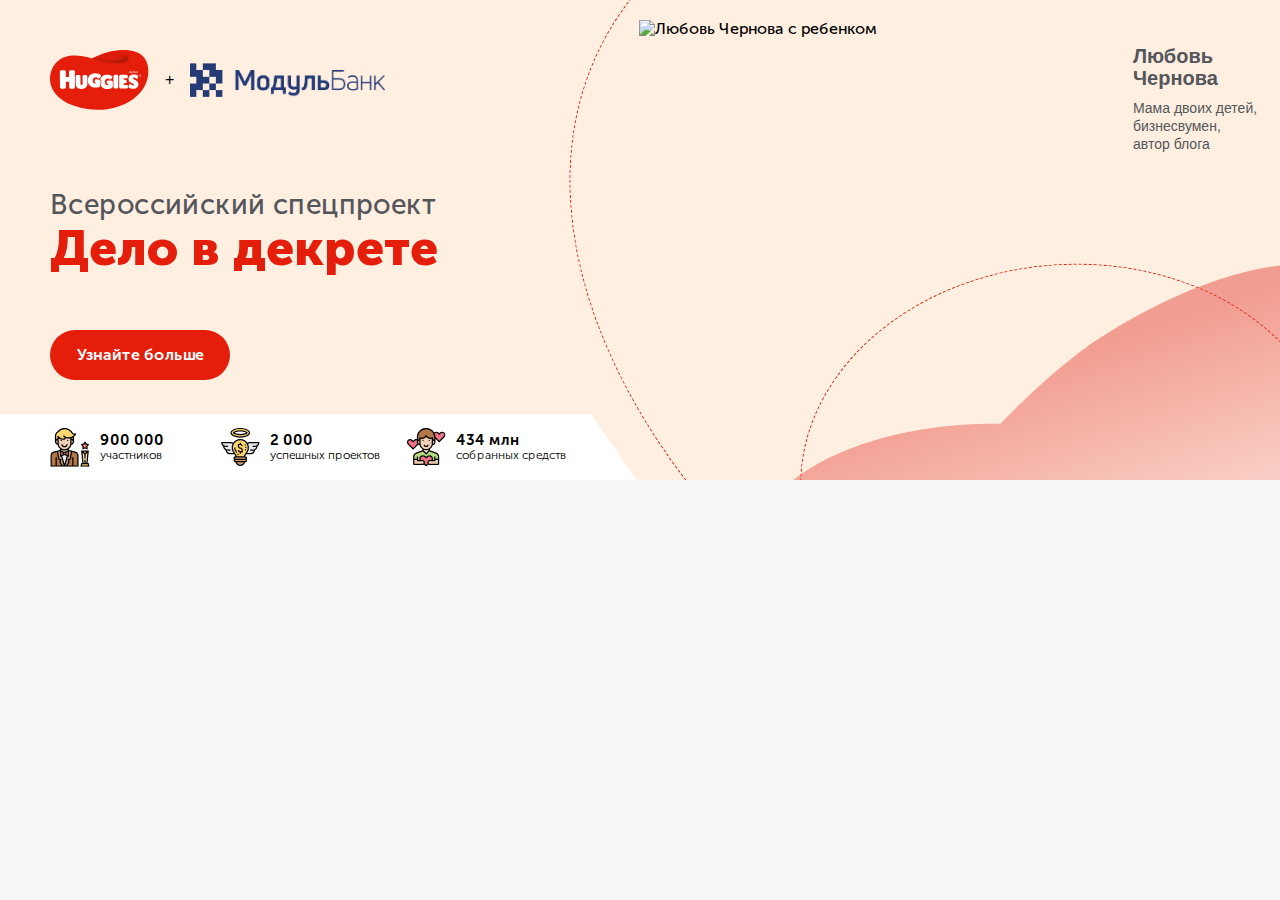
==== commit 5b6e31ca: "- доверстала и адаптировала; - добавила блок с инфографикой." ====
--- a/huggies-banner.html
+++ b/huggies-banner.html
@@ -29,19 +29,48 @@
                     <div class="spec-hero__button">
                         <a href="#" class="ui-button -fit-content">Узнайте больше</a>
                     </div>
+                    
                 </div>
-                <!-- <div class="spec-hero__image"></div> -->
-                <img src="img/spec-banner/happy-woman-and-child.png" alt="Любовь Чернова с ребенком" class="spec-hero__image">
                 <div class="spec-hero__author">
                     <div class="spec-hero__author-name">Любовь Чернова</div>
                     <div class="spec-hero__author-desc">Мама двоих детей, бизнесвумен, автор&nbsp;блога</div>
                 </div>
+                <div class="spec-hero__infographics">
+                    <!-- <div class="container"> -->
+                        <ul class="infographics">
+                            <li class="infographics__item">
+                                <img src="img/infographics/actor-reward.svg" alt="">
+                                <div class="infographics__desc">
+                                    <div class="infographics__numbers">900 000</div>
+                                    <div class="infographics__desc">участников</div>
+                                </div>
+                            </li>
+                            <li class="infographics__item">
+                                <img src="img/infographics/lamp-angel-icon.svg" alt="">
+                                <div class="infographics__desc">
+                                    <div class="infographics__numbers">2 000</div>
+                                    <div class="infographics__desc">успешных проектов</div>
+                                </div>
+                            </li>
+                            <li class="infographics__item">
+                                <img src="img/infographics/human-likes.svg" alt="">
+                                <div class="infographics__desc">
+                                    <div class="infographics__numbers">434 млн</div>
+                                    <div class="infographics__desc">собранных средств</div>
+                                </div>
+                            </li>
+                        </ul>
+                    <!-- </div> -->
+                </div>
+                <img src="img/spec-banner/happy-woman-and-child.png" alt="Любовь Чернова с ребенком" class="spec-hero__image">
             </div>
+
 
             <div class="spec-hero__decor-heart"></div>
             <div class="spec-hero__decor-ellipse-big"></div>
             <div class="spec-hero__decor-ellipse-small"></div>
         </section>
         
+        
     </body>
 </html>--- a/css/style.min.css
+++ b/css/style.min.css
@@ -1 +1 @@
-body{margin:0;padding:0;line-height:1.5;text-rendering:optimizeSpeed;min-height:100vh;scroll-behavior:smooth}*,*:after,*:before{-webkit-box-sizing:border-box;box-sizing:border-box}*:after,*:before{speak:none}input,button,a,select,textarea{outline:none}a{color:inherit;cursor:pointer;text-decoration:none;display:inline}p{margin:1em 0}button{border:none;background-color:transparent;cursor:pointer;display:block}address{font-style:normal}table,tr,th,td{border:none;padding:0;border-collapse:collapse;vertical-align:top}th{font-weight:normal}table{text-align:center}fieldset{border:none;padding:0;margin:0;min-width:auto}form,fieldset{max-width:100%}h1,h2,h3,h4,h5,h6,p{font-weight:normal;margin:0}html{font-family:sans-serif;-ms-text-size-adjust:100%;-webkit-text-size-adjust:100%}article,aside,details,figcaption,figure,footer,header,hgroup,main,menu,nav,section,summary{display:block}figure{margin:0}hr{-webkit-box-sizing:content-box;box-sizing:content-box;height:0;overflow:visible;margin:0;border:0}pre{font-family:monospace;font-size:1em;margin:0}abbr[title]{border-bottom:none;text-decoration:underline;-webkit-text-decoration:underline dotted;text-decoration:underline dotted}b,strong{font-weight:bold}code,kbd,samp{font-family:monospace;font-size:1em}pre{overflow-x:auto}small{font-size:80%}sub,sup{font-size:75%;line-height:0;position:relative;vertical-align:baseline}sub{bottom:-0.25em}sup{top:-0.5em}img{display:block;border-style:none;max-width:100%;height:auto}button,input,optgroup,select,textarea{font-family:inherit;font-size:100%;line-height:1;margin:0;padding:0;color:inherit;font:inherit}input,button{overflow:visible}button,select{text-transform:none}button,[type="button"],[type="reset"],[type="submit"]{-webkit-appearance:button}button::-moz-focus-inner,[type="button"]::-moz-focus-inner,[type="reset"]::-moz-focus-inner,[type="submit"]::-moz-focus-inner{border-style:none;padding:0}legend{-webkit-box-sizing:border-box;box-sizing:border-box;color:inherit;display:table;max-width:100%;padding:0;white-space:normal}progress{vertical-align:baseline}textarea{overflow:auto}[type="checkbox"],[type="radio"]{-webkit-box-sizing:border-box;box-sizing:border-box;padding:0}[type="number"]::-webkit-inner-spin-button,[type="number"]::-webkit-outer-spin-button{height:auto}[type="search"]{-webkit-appearance:textfield;outline-offset:-2px}[type="search"]::-webkit-search-decoration{-webkit-appearance:none}::-webkit-file-upload-button{-webkit-appearance:button;font:inherit}[hidden]{display:none}html{font-size:100%;font-size:16px}@media (max-width: 1199px){html{font-size:15.2px}}@media (max-width: 991px){html{font-size:14.4px}}@media (max-width: 767px){html{font-size:13.6px}}@media (max-width: 575px){html{font-size:12.8px}}body{line-height:1.1;font-family:"Museo Sans Cyrl","Roboto",Arial,sans-serif;background-color:#F6F6F6}ul{list-style:none;margin:0;padding:0}*{word-break:break-word;-webkit-transition:color 0.1s, background-color 0.1s, -webkit-box-shadow 0.1s;transition:color 0.1s, background-color 0.1s, -webkit-box-shadow 0.1s;-o-transition:color 0.1s, background-color 0.1s, box-shadow 0.1s;transition:color 0.1s, background-color 0.1s, box-shadow 0.1s;transition:color 0.1s, background-color 0.1s, box-shadow 0.1s, -webkit-box-shadow 0.1s}@font-face{font-family:'Museo Sans Cyrl';font-weight:100;font-style:normal;font-display:swap;src:url("../fonts/MuseoSansCyrl-100.eot");src:local("MuseoSansCyrl-100"),url("../fonts/MuseoSansCyrl-100.eot?#iefix") format("embedded-opentype"),url("../fonts/MuseoSansCyrl-100.woff") format("woff"),url("../fonts/MuseoSansCyrl-100.ttf") format("truetype")}@font-face{font-family:'Museo Sans Cyrl';font-weight:100;font-style:italic;font-display:swap;src:url("../fonts/MuseoSansCyrl-100Italic.eot");src:local("MuseoSansCyrl-100Italic"),url("../fonts/MuseoSansCyrl-100Italic.eot?#iefix") format("embedded-opentype"),url("../fonts/MuseoSansCyrl-100Italic.woff") format("woff"),url("../fonts/MuseoSansCyrl-100Italic.ttf") format("truetype")}@font-face{font-family:'Museo Sans Cyrl';font-weight:300;font-style:normal;font-display:swap;src:url("../fonts/MuseoSansCyrl-300.eot");src:local("MuseoSansCyrl-300"),url("../fonts/MuseoSansCyrl-300.eot?#iefix") format("embedded-opentype"),url("../fonts/MuseoSansCyrl-300.woff") format("woff"),url("../fonts/MuseoSansCyrl-300.ttf") format("truetype")}@font-face{font-family:'Museo Sans Cyrl';font-weight:300;font-style:italic;font-display:swap;src:url("../fonts/MuseoSansCyrl-300Italic.eot");src:local("MuseoSansCyrl-300Italic"),url("../fonts/MuseoSansCyrl-300Italic.eot?#iefix") format("embedded-opentype"),url("../fonts/MuseoSansCyrl-300Italic.woff") format("woff"),url("../fonts/MuseoSansCyrl-300Italic.ttf") format("truetype")}@font-face{font-family:'Museo Sans Cyrl';font-weight:500;font-style:normal;font-display:swap;src:url("../fonts/MuseoSansCyrl-500.eot");src:local("MuseoSansCyrl-500"),url("../fonts/MuseoSansCyrl-500.eot?#iefix") format("embedded-opentype"),url("../fonts/MuseoSansCyrl-500.woff") format("woff"),url("../fonts/MuseoSansCyrl-500.ttf") format("truetype")}@font-face{font-family:'Museo Sans Cyrl';font-weight:500;font-style:italic;font-display:swap;src:url("../fonts/MuseoSansCyrl-500Italic.eot");src:local("MuseoSansCyrl-500Italic"),url("../fonts/MuseoSansCyrl-500Italic.eot?#iefix") format("embedded-opentype"),url("../fonts/MuseoSansCyrl-500Italic.woff") format("woff"),url("../fonts/MuseoSansCyrl-500Italic.ttf") format("truetype")}@font-face{font-family:'Museo Sans Cyrl';font-weight:700;font-style:normal;font-display:swap;src:url("../fonts/MuseoSansCyrl-700.eot");src:local("MuseoSansCyrl-700"),url("../fonts/MuseoSansCyrl-700.eot?#iefix") format("embedded-opentype"),url("../fonts/MuseoSansCyrl-700.woff") format("woff"),url("../fonts/MuseoSansCyrl-700.ttf") format("truetype")}@font-face{font-family:'Museo Sans Cyrl';font-weight:700;font-style:italic;font-display:swap;src:url("../fonts/MuseoSansCyrl-700Italic.eot");src:local("MuseoSansCyrl-700Italic"),url("../fonts/MuseoSansCyrl-700Italic.eot?#iefix") format("embedded-opentype"),url("../fonts/MuseoSansCyrl-700Italic.woff") format("woff"),url("../fonts/MuseoSansCyrl-700Italic.ttf") format("truetype")}@font-face{font-family:'Museo Sans Cyrl';font-weight:900;font-style:normal;font-display:swap;src:url("../fonts/MuseoSansCyrl-900.eot");src:local("MuseoSansCyrl-900"),url("../fonts/MuseoSansCyrl-900.eot?#iefix") format("embedded-opentype"),url("../fonts/MuseoSansCyrl-900.woff") format("woff"),url("../fonts/MuseoSansCyrl-900.ttf") format("truetype")}@font-face{font-family:'Museo Sans Cyrl';font-weight:900;font-style:italic;font-display:swap;src:url("../fonts/MuseoSansCyrl-900Italic.eot");src:local("Museo Sans Cyrl 900 Italic"),local("MuseoSansCyrl-900Italic"),url("../fonts/MuseoSansCyrl-900Italic.eot?#iefix") format("embedded-opentype"),url("../fonts/MuseoSansCyrl-900Italic.woff") format("woff"),url("../fonts/MuseoSansCyrl-900Italic.ttf") format("truetype")}@-webkit-keyframes rotation{0%{-webkit-transform:rotate(0deg);transform:rotate(0deg)}100%{-webkit-transform:rotate(360deg);transform:rotate(360deg)}}@-o-keyframes rotation{0%{-o-transform:rotate(0deg);transform:rotate(0deg)}100%{-o-transform:rotate(360deg);transform:rotate(360deg)}}@keyframes rotation{0%{-webkit-transform:rotate(0deg);-o-transform:rotate(0deg);transform:rotate(0deg)}100%{-webkit-transform:rotate(360deg);-o-transform:rotate(360deg);transform:rotate(360deg)}}.bg-white{background-color:#fff}.bg-white.ui-button{background-color:#fff}@media (hover: hover){.bg-white.ui-button:hover{background-color:#ebebeb}}.bg-black{background-color:#000}.bg-black.ui-button{background-color:#000}@media (hover: hover){.bg-black.ui-button:hover{background-color:#000}}.bg-grey{background-color:#C4C4C4}.bg-grey.ui-button{background-color:#C4C4C4}@media (hover: hover){.bg-grey.ui-button:hover{background-color:#b0b0b0}}.bg-grey-light{background-color:#F6F6F6}.bg-grey-light.ui-button{background-color:#F6F6F6}@media (hover: hover){.bg-grey-light.ui-button:hover{background-color:#e2e2e2}}.bg-grey-light-2{background-color:#E6E9ED}.bg-grey-light-2.ui-button{background-color:#E6E9ED}@media (hover: hover){.bg-grey-light-2.ui-button:hover{background-color:#ced4dc}}.bg-grey-dark{background-color:#8d8d8d}.bg-grey-dark.ui-button{background-color:#8d8d8d}@media (hover: hover){.bg-grey-dark.ui-button:hover{background-color:#797979}}.bg-grey-darker{background-color:#53565A}.bg-grey-darker.ui-button{background-color:#53565A}@media (hover: hover){.bg-grey-darker.ui-button:hover{background-color:#3f4245}}.bg-primary{background-color:#0087F7}.bg-primary.ui-button{background-color:#0087F7}@media (hover: hover){.bg-primary.ui-button:hover{background-color:#0071ce}}.bg-yellow{background-color:#FFC83A}.bg-yellow.ui-button{background-color:#FFC83A}@media (hover: hover){.bg-yellow.ui-button:hover{background-color:#ffbd11}}.bg-yellow-light{background-color:#FCD770}.bg-yellow-light.ui-button{background-color:#FCD770}@media (hover: hover){.bg-yellow-light.ui-button:hover{background-color:#fbcc48}}.bg-cyan{background-color:#21DDB9}.bg-cyan.ui-button{background-color:#21DDB9}@media (hover: hover){.bg-cyan.ui-button:hover{background-color:#1cba9b}}.bg-cyan-light{background-color:#7DDEDE}.bg-cyan-light.ui-button{background-color:#7DDEDE}@media (hover: hover){.bg-cyan-light.ui-button:hover{background-color:#5cd6d6}}.bg-peach{background-color:#FFC5B3}.bg-peach.ui-button{background-color:#FFC5B3}@media (hover: hover){.bg-peach.ui-button:hover{background-color:#ffa68a}}.bg-beige{background-color:#FFBE83}.bg-beige.ui-button{background-color:#FFBE83}@media (hover: hover){.bg-beige.ui-button:hover{background-color:#ffa95a}}.bg-pink{background-color:#FE7D90}.bg-pink.ui-button{background-color:#FE7D90}@media (hover: hover){.bg-pink.ui-button:hover{background-color:#fe556d}}.bg-red{background-color:#E41E0A}.bg-red.ui-button{background-color:#E41E0A}@media (hover: hover){.bg-red.ui-button:hover{background-color:#bd1908}}@media (hover: hover){.bg-primary.ui-button:hover{background-color:#219aff}}.bg-gradient-primary-cyan{background-color:#0087f7;background:-webkit-gradient(linear, left top, left bottom, from(#0087F7), to(#21DDB9));background:-webkit-linear-gradient(top, #0087F7 0%, #21DDB9 100%);background:-o-linear-gradient(top, #0087F7 0%, #21DDB9 100%);background:linear-gradient(180deg, #0087F7 0%, #21DDB9 100%)}.bg-gradient-peach-beige{background-color:#ffc5b3;background:-webkit-gradient(linear, left top, left bottom, from(#FFC5B3), to(#FFBE83));background:-webkit-linear-gradient(top, #FFC5B3 0%, #FFBE83 100%);background:-o-linear-gradient(top, #FFC5B3 0%, #FFBE83 100%);background:linear-gradient(180deg, #FFC5B3 0%, #FFBE83 100%)}.bg-gradient-yellow-light-beige{background-color:#fcd770;background:-webkit-gradient(linear, left top, left bottom, from(#FCD770), to(#FFBE83));background:-webkit-linear-gradient(top, #FCD770 0%, #FFBE83 100%);background:-o-linear-gradient(top, #FCD770 0%, #FFBE83 100%);background:linear-gradient(180deg, #FCD770 0%, #FFBE83 100%)}.bg-yellow,.bg-yellow-light,.bg-peach,.bg-beige,.bg-cyan,.bg-gradient-peach-beige,.bg-gradient-yellow-light-yellow{color:#000}.bg-primary,.bg-gradient-primary-cyan{color:#fff}@font-face{font-family:'icomoon';font-weight:normal;font-style:normal;font-display:block;src:url("../fonts/icomoon.ttf?yp3li4") format("truetype"),url("../fonts/icomoon.woff?yp3li4") format("woff"),url("../fonts/icomoon.svg?yp3li4#icomoon") format("svg")}.icon{font-family:'icomoon' !important;speak:never;font-style:normal;font-weight:normal;font-variant:normal;text-transform:none;line-height:1;-webkit-font-smoothing:antialiased;-moz-osx-font-smoothing:grayscale}.icon-arrow-left:before{content:"\e908"}.icon-arrow-right:before{content:"\e909"}.icon-bookmark:before{content:"\e90a"}.icon-bookmark-filled:before{content:"\e90b"}.icon-check:before{content:"\e90c"}.icon-heart:before{content:"\e90d"}.icon-loader:before{content:"\e90e"}.icon-sorting:before{content:"\e90f"}.icon-search:before{content:"\e910"}.icon-sound-off:before{content:"\e911"}.icon-sound-on:before{content:"\e912"}.icon-facebook:before{content:"\e900"}.icon-instagram:before{content:"\e901"}.icon-telegram:before{content:"\e902"}.icon-twitter:before{content:"\e903"}.icon-vcru:before{content:"\e904"}.icon-vkontakte:before{content:"\e905"}.icon-youtube:before{content:"\e906"}.icon-z:before{content:"\e907"}.emoji{width:1.3em;height:1.3em;-o-object-fit:contain;object-fit:contain;margin-left:0.7em}@media (hover: hover){*{scrollbar-color:#C4C4C4 #E6E9ED;scrollbar-width:thin}::-webkit-scrollbar{width:5px;height:5px;background-color:#E6E9ED}}@media (hover: hover) and (max-width: 575px){::-webkit-scrollbar{width:3.5px;height:3.5px}}@media (hover: hover){::-webkit-scrollbar-thumb{background:#C4C4C4;-webkit-border-radius:10px;border-radius:10px}::-webkit-scrollbar-track{background:#E6E9ED;-webkit-border-radius:10px;border-radius:10px}}.ui-button,.ui-input{display:inline-block;width:270px;min-width:180px;max-width:100%;padding:16px 26px;color:#fff;background-color:#0087F7;text-align:center;font-weight:500;font-style:normal;font-size:18px;-webkit-border-radius:2.5em;border-radius:2.5em}@media (hover: hover){.ui-button:hover,.ui-input:hover{background-color:#219aff}}@media (max-width: 575px){.ui-button,.ui-input{padding:12px 21px;font-size:14px}}@media (max-width: 479px){.ui-button,.ui-input{width:100%}}.ui-button.has-image,.ui-input.has-image{display:-webkit-box;display:-webkit-flex;display:-ms-flexbox;display:flex;-webkit-box-pack:center;-webkit-justify-content:center;-ms-flex-pack:center;justify-content:center;-webkit-box-align:center;-webkit-align-items:center;-ms-flex-align:center;align-items:center;padding:12px 26px}@media (max-width: 575px){.ui-button.has-image,.ui-input.has-image{padding:8px 21px}}.ui-button.has-image .emoji,.ui-input.has-image .emoji{margin-left:0.7em}.ui-button._outlined{font-weight:300;background-color:transparent;color:#0087F7;border:1px solid}.ui-input{font-weight:300;background-color:transparent;color:#000;border:1px solid #0087F7}.ui-input:hover{background-color:transparent}.ui-search{display:-webkit-box;display:-webkit-flex;display:-ms-flexbox;display:flex;width:200px;background-color:#F6F6F6;padding:6px 12px;-webkit-border-radius:2.5em;border-radius:2.5em}.ui-search .icon-search{margin-right:8px;color:#C4C4C4}.ui-search input{max-width:-webkit-calc(100% - 20px);max-width:calc(100% - 20px);-webkit-box-flex:1;-webkit-flex:1 1 auto;-ms-flex:1 1 auto;flex:1 1 auto;border:none}.ui-search input::-webkit-textfield-decoration-container{background-color:#F6F6F6}.ui-icon-button{padding:5px 8px;line-height:1}.ui-icon-button._turn-sound.is-sound-off .icon-sound-on{display:none}.ui-icon-button._turn-sound.is-sound-off .icon-sound-off{display:block}.ui-icon-button._turn-sound.is-sound-on .icon-sound-on{display:block}.ui-icon-button._turn-sound.is-sound-on .icon-sound-off{display:none}.ui-icon-button._bookmark .icon-bookmark{display:block}.ui-icon-button._bookmark .icon-bookmark-filled{display:none}.ui-icon-button._bookmark.is-filled .icon-bookmark{display:none}.ui-icon-button._bookmark.is-filled .icon-bookmark-filled{display:block}.ui-arrow-left,.ui-arrow-right{width:3.375em;height:3.375em;background-color:#fff;color:#C4C4C4;-webkit-border-radius:50%;border-radius:50%;-webkit-box-shadow:0px 2px 10px rgba(0,0,0,0.1);box-shadow:0px 2px 10px rgba(0,0,0,0.1);-webkit-transition:0.3s;-o-transition:0.3s;transition:0.3s}@media (hover: hover){.ui-arrow-left:hover,.ui-arrow-right:hover{color:#21DDB9}}.ui-loading{display:-webkit-box;display:-webkit-flex;display:-ms-flexbox;display:flex;-webkit-box-pack:center;-webkit-justify-content:center;-ms-flex-pack:center;justify-content:center;-webkit-box-align:center;-webkit-align-items:center;-ms-flex-align:center;align-items:center;min-height:100px;color:#0087F7;font-size:2em;-webkit-animation-name:rotation;-o-animation-name:rotation;animation-name:rotation;-webkit-animation-duration:1.8s;-o-animation-duration:1.8s;animation-duration:1.8s;-webkit-animation-iteration-count:infinite;-o-animation-iteration-count:infinite;animation-iteration-count:infinite;-webkit-animation-timing-function:linear;-o-animation-timing-function:linear;animation-timing-function:linear}.ui-subjects{display:-webkit-box;display:-webkit-flex;display:-ms-flexbox;display:flex}@media (max-width: 991px){.ui-subjects{overflow-x:auto}.ui-subjects__btn{white-space:nowrap}}.ui-subjects__item{position:relative;padding-right:20px;font-weight:300;font-style:normal;font-size:16px}.ui-subjects__item::after{position:absolute;content:'';left:0;bottom:0;width:100%;height:3.6px;background-color:#E6E9ED}.ui-subjects__item:last-child{-webkit-box-flex:1;-webkit-flex:1 1 auto;-ms-flex:1 1 auto;flex:1 1 auto;padding-right:0}.ui-subjects__item:last-child .ui-subjects__btn{margin:0 0 0 auto}.ui-subjects__btn{position:relative;padding:10px 0 14px}@media (hover: hover){.ui-subjects__btn:hover{color:#0087F7}}.ui-subjects__btn::after{position:absolute;content:'';left:0;bottom:0;width:100%;height:3.6px;background-color:transparent;z-index:2}.ui-subjects__btn.is-active{color:#0087F7}.ui-subjects__btn.is-active::after{background-color:#0087F7}.ui-subjects__count{font-size:12px;color:#C4C4C4;margin-left:3px}.ui-subjects__item .ui-dropdown{top:35px;left:-17px}.ui-checkbox{display:-webkit-box;display:-webkit-flex;display:-ms-flexbox;display:flex;margin-right:15px;padding:5px 0;cursor:default}.ui-checkbox input{opacity:0;position:absolute}.ui-checkbox__custom{position:relative;width:1.03125em;height:1.03125em;display:inline-block;margin-right:7px;-webkit-border-radius:5px;border-radius:5px;background-color:#E6E9ED;color:#21DDB9}.ui-checkbox__custom .icon-check{position:absolute;top:55%;left:50%;-webkit-transform:translateX(-50%) translateY(-50%);-ms-transform:translateX(-50%) translateY(-50%);-o-transform:translateX(-50%) translateY(-50%);transform:translateX(-50%) translateY(-50%);font-size:0.5em;display:none}input:checked ~ .ui-checkbox__custom .icon-check{display:block}.ui-sorting{font-weight:300}.ui-sorting__control{color:#0087F7}.ui-sorting .icon-sorting{margin-left:0.5em;font-size:0.6em}.ui-sorting .ui-dropdown{top:100%;left:-17px}.ui-filter{display:-webkit-inline-box;display:-webkit-inline-flex;display:-ms-inline-flexbox;display:inline-flex;position:relative;margin-right:18px;font-weight:300}.ui-filter__control{color:#0087F7;border-bottom:1px dashed #0087F7}.ui-filter .ui-dropdown{top:100%;left:-17px}.ui-dropdown{position:absolute;display:none;width:-webkit-max-content;width:-moz-max-content;width:max-content;min-width:160px;max-width:200px;padding:5px 0;z-index:2;background-color:#fff;-webkit-border-radius:.6875em;border-radius:.6875em;font:inherit}.ui-dropdown__item{padding:6px 17px;cursor:default}.ui-dropdown__item.is-active{display:none}@media (hover: hover){.ui-dropdown__item:hover{color:#0087F7;background-color:#F6F6F6}}.has-dropdown{position:relative}.has-dropdown-on-hover:hover .ui-dropdown,.has-dropdown-on-hover:active .ui-dropdown{display:block}.hidden{display:none !important}@media (max-width: 1279px){.xl-hidden{display:none !important}.xl-block{display:block !important}}@media (max-width: 1199px){.lg-hidden{display:none !important}.lg-block{display:block !important}}@media (max-width: 991px){.md-hidden{display:none !important}.md-block{display:block !important}}@media (max-width: 767px){.sm-hidden{display:none !important}.sm-block{display:block !important}}@media (max-width: 575px){.xs-hidden{display:none !important}.xs-block{display:block !important}}.container{width:100%;max-width:1280px;padding:0 3.125em;margin:0 auto}@media (max-width: 575px){.container{padding:0 14px}}.grid-row{display:-ms-grid;display:grid;-ms-grid-columns:(1fr)[12];grid-template-columns:repeat(12, 1fr);grid-gap:1.25em;grid-auto-flow:row}.span-1{grid-column:span 1}.span-2{grid-column:span 2}.span-3{grid-column:span 3}.span-4{grid-column:span 4}.span-5{grid-column:span 5}.span-6{grid-column:span 6}.span-7{grid-column:span 7}.span-8{grid-column:span 8}.span-9{grid-column:span 9}.span-10{grid-column:span 10}.span-11{grid-column:span 11}.span-12{grid-column:span 12}@media (max-width: 1279px){.xl-span-1{grid-column:span 1}.xl-span-2{grid-column:span 2}.xl-span-3{grid-column:span 3}.xl-span-4{grid-column:span 4}.xl-span-5{grid-column:span 5}.xl-span-6{grid-column:span 6}.xl-span-7{grid-column:span 7}.xl-span-8{grid-column:span 8}.xl-span-9{grid-column:span 9}.xl-span-10{grid-column:span 10}.xl-span-11{grid-column:span 11}.xl-span-12{grid-column:span 12}}@media (max-width: 1199px){.lg-span-1{grid-column:span 1}.lg-span-2{grid-column:span 2}.lg-span-3{grid-column:span 3}.lg-span-4{grid-column:span 4}.lg-span-5{grid-column:span 5}.lg-span-6{grid-column:span 6}.lg-span-7{grid-column:span 7}.lg-span-8{grid-column:span 8}.lg-span-9{grid-column:span 9}.lg-span-10{grid-column:span 10}.lg-span-11{grid-column:span 11}.lg-span-12{grid-column:span 12}}@media (max-width: 991px){.md-span-1{grid-column:span 1}.md-span-2{grid-column:span 2}.md-span-3{grid-column:span 3}.md-span-4{grid-column:span 4}.md-span-5{grid-column:span 5}.md-span-6{grid-column:span 6}.md-span-7{grid-column:span 7}.md-span-8{grid-column:span 8}.md-span-9{grid-column:span 9}.md-span-10{grid-column:span 10}.md-span-11{grid-column:span 11}.md-span-12{grid-column:span 12}}@media (max-width: 767px){.sm-span-1{grid-column:span 1}.sm-span-2{grid-column:span 2}.sm-span-3{grid-column:span 3}.sm-span-4{grid-column:span 4}.sm-span-5{grid-column:span 5}.sm-span-6{grid-column:span 6}.sm-span-7{grid-column:span 7}.sm-span-8{grid-column:span 8}.sm-span-9{grid-column:span 9}.sm-span-10{grid-column:span 10}.sm-span-11{grid-column:span 11}.sm-span-12{grid-column:span 12}}@media (max-width: 575px){.xs-span-1{grid-column:span 1}.xs-span-2{grid-column:span 2}.xs-span-3{grid-column:span 3}.xs-span-4{grid-column:span 4}.xs-span-5{grid-column:span 5}.xs-span-6{grid-column:span 6}.xs-span-7{grid-column:span 7}.xs-span-8{grid-column:span 8}.xs-span-9{grid-column:span 9}.xs-span-10{grid-column:span 10}.xs-span-11{grid-column:span 11}.xs-span-12{grid-column:span 12}}.grid{display:-ms-grid;display:grid;-ms-grid-columns:(1fr)[4];grid-template-columns:repeat(4, 1fr);grid-gap:1.25em;margin:1.25em 0;grid-auto-flow:dense}@media (max-width: 991px){.grid{-ms-grid-columns:(1fr)[3];grid-template-columns:repeat(3, 1fr)}}@media (max-width: 767px){.grid{-ms-grid-columns:(1fr)[2];grid-template-columns:repeat(2, 1fr)}}@media (max-width: 575px){.grid{grid-gap:.9375em}}.no-grid-gap,.no-gap{grid-gap:0}.grid-rewards{grid-auto-rows:minmax(480px, auto)}@media (max-width: 767px){.grid-rewards{grid-auto-rows:minmax(430px, auto)}}@media (max-width: 575px){.grid-rewards{grid-auto-rows:minmax(380px, auto)}}.grid-square-banners{-ms-grid-columns:1fr 1fr;grid-template-columns:1fr 1fr;grid-auto-rows:410px}@media (max-width: 991px){.grid-square-banners{-ms-grid-columns:1fr;grid-template-columns:1fr}}@media (max-width: 575px){.grid-square-banners{grid-auto-rows:minmax(210px, auto)}}.grid-special{grid-auto-columns:280px;-ms-grid-columns:280px;grid-template-columns:280px;grid-auto-flow:column;margin:0}@media (max-width: 991px){.grid-special{grid-auto-columns:260px;-ms-grid-columns:260px;grid-template-columns:260px}}@media (max-width: 767px){.grid-special{grid-auto-columns:238px;-ms-grid-columns:238px;grid-template-columns:238px}}@media (max-width: 575px){.grid-special{grid-auto-columns:185px;-ms-grid-columns:185px;grid-template-columns:185px}}.menu-bar{display:-webkit-box;display:-webkit-flex;display:-ms-flexbox;display:flex;-webkit-flex-wrap:nowrap;-ms-flex-wrap:nowrap;flex-wrap:nowrap;-webkit-box-pack:justify;-webkit-justify-content:space-between;-ms-flex-pack:justify;justify-content:space-between;-webkit-box-align:center;-webkit-align-items:center;-ms-flex-align:center;align-items:center}.menu-bar__item._open-search{margin-right:10px}.menu-bar._mobile{display:-webkit-box;display:-webkit-flex;display:-ms-flexbox;display:flex;-webkit-flex-wrap:nowrap;-ms-flex-wrap:nowrap;flex-wrap:nowrap;-webkit-box-pack:start;-webkit-justify-content:flex-start;-ms-flex-pack:start;justify-content:flex-start;-webkit-box-align:center;-webkit-align-items:center;-ms-flex-align:center;align-items:center;overflow-x:auto;white-space:nowrap}.menu-bar__item._open-search,.menu-bar__item._search,.menu-bar__item._bookmark{color:#C4C4C4}.menu-bar__item._create{color:#0087F7}@media (hover: hover){.menu-bar__item:hover{color:#0087F7}}.menu-bar__item a{display:block}.menu-bar__item._logo{margin-right:35px;margin-right:auto}.menu-bar__item._logo a{padding:15px 5px 15px 0}.menu-bar__item._logo img,.menu-bar__item._logo svg{max-width:160px;max-height:17px}.menu-bar__item:not(._logo) a{padding:15px 7px}.menu-bar__item._search{margin:auto}.menu-bar__item._search input{color:#000}.menu-bar__item._bookmark{margin:0 10px;font-size:1.3em}nav:nth-child(2){border-top:1px solid #C4C4C4}@media (max-width: 1199px){.menu-bar__item._search{margin-right:15px}}@media (max-width: 479px){.menu-bar__item._open-search{font-size:1.3em;margin-right:0}.menu-bar__item._bookmark{margin:0 5px}}.main{display:-ms-grid;display:grid;-ms-grid-columns:2fr 1fr;grid-template-columns:2fr 1fr;-ms-grid-rows:minmax(400px, auto);grid-template-rows:minmax(400px, auto);grid-gap:35px;margin:13px 0 20px}@media (max-width: 1199px){.main{-ms-grid-columns:100%;grid-template-columns:100%;-ms-grid-rows:minmax(380px, auto);grid-template-rows:minmax(380px, auto);margin-top:0}}.main-banner{display:-webkit-box;display:-webkit-flex;display:-ms-flexbox;display:flex;-webkit-flex-wrap:nowrap;-ms-flex-wrap:nowrap;flex-wrap:nowrap;-webkit-border-radius:.9375em;border-radius:.9375em}.main-banner>.grid-row{min-height:100%}.main-banner__info{height:100%;display:-webkit-box;display:-webkit-flex;display:-ms-flexbox;display:flex;-webkit-box-orient:vertical;-webkit-box-direction:normal;-webkit-flex-direction:column;-ms-flex-direction:column;flex-direction:column;-webkit-box-pack:center;-webkit-justify-content:center;-ms-flex-pack:center;justify-content:center;padding:45px 20px 15px 40px}.main-banner__title{font-weight:700;font-style:normal;font-size:30px;margin-bottom:20px}.main-banner__desc{font-weight:300;font-style:normal;font-size:20px}.main-banner__button{margin-top:60px;display:-webkit-box;display:-webkit-flex;display:-ms-flexbox;display:flex;-webkit-box-align:center;-webkit-align-items:center;-ms-flex-align:center;align-items:center}.main-banner .ui-icon-button._bookmark{font-size:1.25em;margin-left:15px;color:#000}@media (hover: hover){.main-banner .ui-icon-button._bookmark:hover{color:#fff}}.main-banner__img{height:100%;display:-webkit-box;display:-webkit-flex;display:-ms-flexbox;display:flex}.main-banner__img-bg{width:90%;height:90%;margin:auto auto 0;background-repeat:no-repeat;background-position:bottom center;-webkit-background-size:contain;background-size:contain}@media (max-width: 991px){.main-banner__info{padding-left:30px}}@media (max-width: 767px){.main-banner{display:-webkit-box;display:-webkit-flex;display:-ms-flexbox;display:flex;-webkit-box-orient:vertical;-webkit-box-direction:normal;-webkit-flex-direction:column;-ms-flex-direction:column;flex-direction:column}.main-banner__info{padding-top:25px;padding-left:20px}.main-banner__title{font-size:25px;margin-bottom:15px}.main-banner__desc{font-size:15px}.main-banner__button{font-size:15px;margin-top:25px}.main-banner__img-bg{max-width:90%;max-height:90%;width:200px;height:200px}}@media (max-width: 575px){.main-banner__title{font-size:20px}.main-banner__desc{font-size:14px}.main-banner__button{font-size:14px}}.sm-cards{padding:25px 0}.sm-cards__grid{display:-ms-grid;display:grid;-ms-grid-rows:minmax(77px, auto);grid-template-rows:minmax(77px, auto);grid-gap:16px}.sm-cards__item{position:relative;display:-ms-grid;display:grid;-ms-grid-columns:78px auto;grid-template-columns:78px auto;grid-gap:14px}@media (hover: hover){.sm-cards__item a:hover{color:#0087F7}}.sm-cards__item a::after{position:absolute;content:'';top:0;right:0;bottom:0;left:0}.sm-cards img{width:77px;height:77px;-o-object-fit:cover;object-fit:cover;-webkit-border-radius:.9375em;border-radius:.9375em}.sm-cards__title{font-weight:700;margin-bottom:7px;overflow:hidden;-o-text-overflow:ellipsis;text-overflow:ellipsis;display:-webkit-box;-webkit-line-clamp:2;-webkit-box-orient:vertical}.sm-cards__author{font-weight:100}@media (max-width: 1199px){.sm-cards{padding-top:0}.sm-cards__grid{-ms-grid-columns:1fr 1fr;grid-template-columns:1fr 1fr}}@media (max-width: 767px){.sm-cards__title{-webkit-line-clamp:3}}@media (max-width: 575px){.sm-cards{margin-left:-14px;margin-right:-14px;overflow-x:auto}.sm-cards__row{display:-webkit-box;display:-webkit-flex;display:-ms-flexbox;display:flex}.sm-cards__grid{-ms-grid-columns:117px;grid-template-columns:117px;grid-auto-columns:minmax(117px, auto);grid-auto-flow:column;padding-left:14px;padding-right:14px}.sm-cards img{width:116px;height:116px}.sm-cards__item{-ms-grid-columns:1fr;grid-template-columns:1fr;grid-gap:8px}.sm-cards__info{font-size:12px}}.spec-hero{position:relative;height:480px;background-color:#FFEFE1;overflow:hidden}.spec-hero .container{position:relative;height:100%}.spec-hero__decor-heart,.spec-hero__decor-ellipse-big,.spec-hero__decor-ellipse-small{position:absolute;background-repeat:no-repeat;-webkit-background-size:contain;background-size:contain}.spec-hero__decor-heart{width:947px;height:578px;background-image:url(../img/spec-banner/huggies-transparent-decor.svg);bottom:-350px;right:-330px;z-index:4}.spec-hero__decor-ellipse-big{width:847px;height:1296px;top:-300px;left:750px;border:1px dashed #E41E0A;-webkit-border-radius:50%;border-radius:50%;-webkit-transform:rotate(-61.4deg);-ms-transform:rotate(-61.4deg);-o-transform:rotate(-61.4deg);transform:rotate(-61.4deg)}.spec-hero__decor-ellipse-small{width:537px;height:428px;left:800px;top:264px;border:1px dashed #E41E0A;-webkit-border-radius:50%;border-radius:50%;-webkit-transform:rotate(-3.94deg);-ms-transform:rotate(-3.94deg);-o-transform:rotate(-3.94deg);transform:rotate(-3.94deg)}.spec-hero__info{display:-webkit-box;display:-webkit-flex;display:-ms-flexbox;display:flex;-webkit-box-orient:vertical;-webkit-box-direction:normal;-webkit-flex-direction:column;-ms-flex-direction:column;flex-direction:column;-webkit-box-pack:justify;-webkit-justify-content:space-between;-ms-flex-pack:justify;justify-content:space-between;height:100%}.spec-hero__logo{display:-webkit-box;display:-webkit-flex;display:-ms-flexbox;display:flex;-webkit-box-align:center;-webkit-align-items:center;-ms-flex-align:center;align-items:center;margin-top:50px}.spec-hero__logo-huggies{max-width:100px;max-height:60px}.spec-hero__logo-modul{max-width:195px;max-height:35px}.spec-hero__logo .plus{margin:0 16px;font-family:"Rotonda","Roboto",Arial,sans-serif}.spec-hero__title{margin:50px 0 25px;display:-webkit-box;display:-webkit-flex;display:-ms-flexbox;display:flex;-webkit-box-orient:vertical;-webkit-box-direction:reverse;-webkit-flex-direction:column-reverse;-ms-flex-direction:column-reverse;flex-direction:column-reverse}.spec-hero__name{color:#E41E0A;font-weight:900;font-style:normal;font-size:50px}.spec-hero__subtitle{color:#53565A;font-weight:500;font-style:normal;font-size:28px;letter-spacing:0.015em}.spec-hero__button{margin-bottom:100px}.spec-hero .ui-button{font-weight:700;font-style:normal;font-size:16px;background-color:#E41E0A}.spec-hero__image{position:absolute;top:20px;left:639px;width:481px;height:681px;-o-object-fit:contain;object-fit:contain;z-index:2}.spec-hero__author{position:absolute;top:45px;right:20px;max-width:150px;color:#53565A;font-family:"Rotonda","Roboto",Arial,sans-serif}.spec-hero__author-name{margin-bottom:10px;font-weight:700;font-style:normal;font-size:20px}.spec-hero__author-desc{font-weight:400;font-style:normal;font-size:14px;line-height:18px}.control-content{margin:1.5625em 0 1.875em}.control-content__subjects-more{font-weight:300;font-style:normal;font-size:16px;margin:15px 0 25px}.control-content__status{font-size:16px;display:-webkit-box;display:-webkit-flex;display:-ms-flexbox;display:flex;margin:30px 0 0}.control-content__sorting{font-size:16px;display:-webkit-inline-box;display:-webkit-inline-flex;display:-ms-inline-flexbox;display:inline-flex;margin-top:1.875em;margin-right:1.875em}.control-content__sorting .ui-sorting{margin-left:1em}@media (max-width: 575px){.control-content__sorting{margin-right:0}}.control-content__filter{margin-top:1.875em;font-size:16px;display:-webkit-inline-box;display:-webkit-inline-flex;display:-ms-inline-flexbox;display:inline-flex}@media (max-width: 575px){.control-content__filter{margin:1em 0 1.875em}}.slider{position:relative}.slider__wrapper{overflow:hidden}.slider__row{grid-auto-flow:column}.slider__controls [class*="ui-arrow-"]{position:absolute;top:50%}.slider__controls [class*="ui-arrow-"]:disabled{display:none}.slider__controls .ui-arrow-left{left:0;-webkit-transform:translateY(-50%) translateX(-50%);-ms-transform:translateY(-50%) translateX(-50%);-o-transform:translateY(-50%) translateX(-50%);transform:translateY(-50%) translateX(-50%)}@media (max-width: 575px){.slider__controls .ui-arrow-left{-webkit-transform:translateY(-50%) translateX(-25%);-ms-transform:translateY(-50%) translateX(-25%);-o-transform:translateY(-50%) translateX(-25%);transform:translateY(-50%) translateX(-25%)}}.slider__controls .ui-arrow-right{right:0;-webkit-transform:translateY(-50%) translateX(50%);-ms-transform:translateY(-50%) translateX(50%);-o-transform:translateY(-50%) translateX(50%);transform:translateY(-50%) translateX(50%)}@media (max-width: 575px){.slider__controls .ui-arrow-right{-webkit-transform:translateY(-50%) translateX(25%);-ms-transform:translateY(-50%) translateX(25%);-o-transform:translateY(-50%) translateX(25%);transform:translateY(-50%) translateX(25%)}}.special{padding:1.4375em 0 2.1875em}.special__heading{margin-bottom:16px;line-height:1.2}.special__title,.special__look-all{font-weight:500;font-style:normal;font-size:18px;display:inline}.special__title{margin-right:14px}.special__look-all{color:#0087F7}.special .grid-special{-webkit-transition:-webkit-transform 0.5s linear;transition:-webkit-transform 0.5s linear;-o-transition:-o-transform 0.5s linear;transition:transform 0.5s linear;transition:transform 0.5s linear, -webkit-transform 0.5s linear, -o-transform 0.5s linear}.special .slider__row{display:-webkit-box;display:-webkit-flex;display:-ms-flexbox;display:flex}@media (max-width: 1279px){.special .slider__wrapper{margin-left:-3.125em;margin-right:-3.125em}.special .slider .grid-special{padding:0 3.125em}}@media (max-width: 575px){.special .slider__wrapper{margin:0px -14px}.special .slider .grid-special{padding:0 14px}}@media (hover: none){.special .slider__row{overflow-x:auto}.special .slider__controls{display:none}}@media (max-width: 575px){.special .card__title{font-size:14px}.special .card__ps img{font-size:10px}}.story{display:-webkit-box;display:-webkit-flex;display:-ms-flexbox;display:flex;-webkit-border-radius:.9375em;border-radius:.9375em;position:relative}.story__bg{position:absolute;top:0;bottom:0;left:0;right:0;overflow:hidden;-webkit-border-radius:inherit;border-radius:inherit}.story__bg img{position:absolute;bottom:-15%;right:-45px;-webkit-transform:rotate(20deg);-ms-transform:rotate(20deg);-o-transform:rotate(20deg);transform:rotate(20deg);max-width:55%;max-height:85%}.story__info{padding:28px 15px 20px 30px;display:-webkit-box;display:-webkit-flex;display:-ms-flexbox;display:flex;-webkit-box-orient:vertical;-webkit-box-direction:normal;-webkit-flex-direction:column;-ms-flex-direction:column;flex-direction:column;-webkit-box-pack:center;-webkit-justify-content:center;-ms-flex-pack:center;justify-content:center;max-width:60%;z-index:1}.story__blog{margin-bottom:auto}.story__blog a{display:inline-block;padding:.5em .625em;font-weight:300;font-style:normal;font-size:20px;-webkit-border-radius:.9375em;border-radius:.9375em}.story__title{font-weight:700;font-style:normal;font-size:24px;margin-bottom:15px}.story__desc{font-weight:300;font-style:normal;font-size:20px}.story__button{margin-top:auto;margin-bottom:47px}@media (max-width: 1199px){.story__bg img{max-width:45%;max-height:70%}.story__info{max-width:90%}}@media (max-width: 991px){.story__bg img{max-width:50%;max-height:90%}.story__info{max-width:70%}}@media (max-width: 575px){.story__blog a{font-size:10px}.story__info{padding:15px 10px 25px 20px;max-width:100%}.story__title{font-size:14px;margin-bottom:8px}.story__desc{font-size:12px}.story__button{margin-bottom:0}.story__bg img{max-width:40%;max-height:80%}}.banner{min-height:340px;margin:20px 0;-webkit-border-radius:.9375em;border-radius:.9375em}.banner__info{display:-webkit-box;display:-webkit-flex;display:-ms-flexbox;display:flex;height:100%;-webkit-box-orient:vertical;-webkit-box-direction:normal;-webkit-flex-direction:column;-ms-flex-direction:column;flex-direction:column;-webkit-box-pack:center;-webkit-justify-content:center;-ms-flex-pack:center;justify-content:center;padding:20px 20px 20px 95px}.banner__title{font-weight:700;font-style:normal;font-size:30px;margin-bottom:10px}.banner__desc{font-weight:500;font-style:normal;font-size:18px}.banner__button{margin-top:2.5em}.banner__img{display:-webkit-box;display:-webkit-flex;display:-ms-flexbox;display:flex;height:100%}.banner__img-bg{width:90%;height:90%;background-repeat:no-repeat;background-position:bottom center;-webkit-background-size:contain;background-size:contain;margin:auto auto 0}@media (max-width: 991px){.banner__info{padding-left:30px}}@media (max-width: 767px){.banner{min-height:290px}.banner__title{font-size:25px}.banner__desc{font-size:16px}}@media (max-width: 575px){.banner{min-height:250px}.banner__info{padding-left:20px}.banner__title{font-size:20px}}.banner._huggies .banner__img-bg{margin:auto;background-position:center}@media (max-width: 767px){.banner._huggies{display:-webkit-box;display:-webkit-flex;display:-ms-flexbox;display:flex;-webkit-box-orient:vertical;-webkit-box-direction:normal;-webkit-flex-direction:column;-ms-flex-direction:column;flex-direction:column;-webkit-box-pack:end;-webkit-justify-content:flex-end;-ms-flex-pack:end;justify-content:flex-end;min-height:330px}.banner._huggies .banner__info{padding-bottom:0}.banner._huggies .banner__img{display:-webkit-box;display:-webkit-flex;display:-ms-flexbox;display:flex;max-width:100%}.banner._huggies .banner__img-bg{-webkit-box-flex:1;-webkit-flex:1 1 auto;-ms-flex:1 1 auto;flex:1 1 auto;height:140px;background-position:bottom;background-position-y:20px}}.card{-webkit-border-radius:.6875em;border-radius:.6875em;display:-ms-grid;display:grid;-ms-grid-columns:1fr;grid-template-columns:1fr;-ms-grid-rows:10.8125em 5px auto;grid-template-rows:10.8125em 5px auto;background-color:#fff;-webkit-transition:-webkit-box-shadow 0.3s;transition:-webkit-box-shadow 0.3s;-o-transition:box-shadow 0.3s;transition:box-shadow 0.3s;transition:box-shadow 0.3s, -webkit-box-shadow 0.3s}@media (hover: hover){.card:hover{-webkit-box-shadow:0px 3px 4px rgba(0,0,0,0.25);box-shadow:0px 3px 4px rgba(0,0,0,0.25)}}.card__img{-webkit-border-radius:.6875em .6875em 0 0;border-radius:.6875em .6875em 0 0;overflow:hidden}.card__img a{width:100%;height:100%;overflow:hidden;display:-webkit-box;display:-webkit-flex;display:-ms-flexbox;display:flex;-webkit-box-pack:center;-webkit-justify-content:center;-ms-flex-pack:center;justify-content:center;-webkit-box-align:center;-webkit-align-items:center;-ms-flex-align:center;align-items:center}.card__img img{min-width:100%;min-height:100%;-o-object-fit:cover;object-fit:cover}.card__info{display:-webkit-box;display:-webkit-flex;display:-ms-flexbox;display:flex;-webkit-box-orient:vertical;-webkit-box-direction:normal;-webkit-flex-direction:column;-ms-flex-direction:column;flex-direction:column;padding:11px 15px 23px 15px}.card__progress{background-color:#C4C4C4;overflow:hidden}.card__progress hr{height:100%;background-color:#21DDB9}.card__title{display:-webkit-box;display:-webkit-flex;display:-ms-flexbox;display:flex;-webkit-flex-wrap:nowrap;-ms-flex-wrap:nowrap;flex-wrap:nowrap;font-weight:700;font-style:normal;font-size:16px;margin-bottom:9px}.card__title .ui-icon-button._bookmark{font-size:1.3em;-webkit-align-self:flex-start;-ms-flex-item-align:start;align-self:flex-start;margin-right:-8px;color:#C4C4C4}.card__title .ui-icon-button._bookmark .icon-bookmark-filled{color:#C4C4C4}@media (hover: hover){.card__title .ui-icon-button._bookmark:hover{color:#0087F7}}@media (hover: hover){.card__title>a:hover,.card__img:hover ~ .card__info .card__title>a{color:#0087F7}}.card__author,.card__desc{font-weight:300;font-style:normal;font-size:14px;margin-bottom:9px}.card__author{font-weight:100}.card__money{font-weight:400;font-style:normal;font-size:18px;margin-top:auto;padding-top:25px}.card__money-total{font-weight:300;font-style:normal;font-size:12px;color:#8d8d8d}.card__timing{margin:12px 0 10px;font-weight:300;font-style:normal;font-size:16px}.card__ps{display:-webkit-box;display:-webkit-flex;display:-ms-flexbox;display:flex;-webkit-flex-wrap:wrap;-ms-flex-wrap:wrap;flex-wrap:wrap;font-weight:300;font-style:normal;font-size:14px}.card__ps>*{margin-top:10px}.card__ps>*:first-child{margin-right:16px}.card__ps img{font-size:10px;max-width:7.6em;max-height:1.4em}.card._vertical-img{-ms-grid-columns:1fr 5px 1fr;grid-template-columns:1fr 5px 1fr;-ms-grid-rows:1fr;grid-template-rows:1fr}.card._vertical-img .card__progress hr{width:100%}.card._vertical-img .card__img{-webkit-border-radius:.6875em 0 0 .6875em;border-radius:.6875em 0 0 .6875em}@media (max-width: 575px){.card._vertical-img{-ms-grid-columns:1fr;grid-template-columns:1fr;-ms-grid-rows:10.8125em auto;grid-template-rows:10.8125em auto}.card._vertical-img .card__img{-webkit-border-radius:.6875em .6875em 0 0;border-radius:.6875em .6875em 0 0}}@media (max-width: 575px){.card{-ms-grid-rows:10.8125em auto;grid-template-rows:10.8125em auto}.card__progress{display:none}.card__info{padding:8px 8px 15px}.card__info>*{font-size:12px}.card__title .ui-icon-button._bookmark{display:none}.card__title,.card__author,.card__desc{margin-bottom:6px}.card__money{font-size:16px;padding-top:20px}.card__timing{margin-top:10px}.card__ps>*:first-child{margin-right:12px}.card__ps img{font-size:8px}.card.span-2 .card__title{font-size:15px}}.reward{-webkit-border-radius:.6875em;border-radius:.6875em;display:-ms-grid;display:grid;-ms-grid-columns:1fr;grid-template-columns:1fr;-ms-grid-rows:10.8125em auto;grid-template-rows:10.8125em auto;background-color:#fff;-webkit-transition:-webkit-box-shadow 0.3s;transition:-webkit-box-shadow 0.3s;-o-transition:box-shadow 0.3s;transition:box-shadow 0.3s;transition:box-shadow 0.3s, -webkit-box-shadow 0.3s}@media (hover: hover){.reward:hover{-webkit-box-shadow:0px 3px 4px rgba(0,0,0,0.25);box-shadow:0px 3px 4px rgba(0,0,0,0.25)}}.reward__img{-webkit-border-radius:.6875em .6875em 0 0;border-radius:.6875em .6875em 0 0;overflow:hidden}.reward__img a{overflow:hidden;display:-webkit-box;display:-webkit-flex;display:-ms-flexbox;display:flex;-webkit-box-pack:center;-webkit-justify-content:center;-ms-flex-pack:center;justify-content:center;-webkit-box-align:center;-webkit-align-items:center;-ms-flex-align:center;align-items:center;width:100%;height:100%}.reward__img img{min-width:100%;min-height:100%;-o-object-fit:cover;object-fit:cover}.reward__info{display:-webkit-box;display:-webkit-flex;display:-ms-flexbox;display:flex;-webkit-box-orient:vertical;-webkit-box-direction:normal;-webkit-flex-direction:column;-ms-flex-direction:column;flex-direction:column;padding:17px 15px 23px 15px}.reward__title{font-weight:600;font-style:normal;font-size:20px;margin-bottom:9px}@media (hover: hover){.reward__title>a:hover,.reward__img:hover ~ .reward__info .reward__title>a{color:#0087F7}}.reward__author,.reward__desc,.reward__timing{font-weight:300;font-style:normal;font-size:14px;margin-bottom:9px}.reward__author{font-weight:100}.reward__money{font-weight:700;font-style:normal;font-size:30px;margin-top:auto;padding-top:30px}.reward__money-old{font-weight:300;font-style:normal;font-size:14px;color:#8d8d8d;margin-left:5px;text-decoration:line-through}.reward__buy{font-size:20px;margin:23px 0 0;text-transform:capitalize;color:#0087F7}@media (max-width: 575px){.reward__info{padding:11px 9px 15px}.reward__info>*{font-size:12px}.reward__money{font-size:20px}.reward__buy{font-size:16px;text-transform:lowercase}.reward.span-2 .reward__info{padding:14px 13px}.reward.span-2 .reward__title{font-size:14px}}.reward._vertical-img{-ms-grid-columns:1fr 1fr;grid-template-columns:1fr 1fr;-ms-grid-rows:1fr;grid-template-rows:1fr}.reward._vertical-img .reward__img{-webkit-border-radius:.6875em 0 0 .6875em;border-radius:.6875em 0 0 .6875em}.reward._img-on-bg .reward__img a{-webkit-box-pack:center;-webkit-justify-content:center;-ms-flex-pack:center;justify-content:center;-webkit-box-align:baseline;-webkit-align-items:baseline;-ms-flex-align:baseline;align-items:baseline}.reward._img-on-bg img{max-width:85%;height:200%;min-height:auto;min-width:auto;-webkit-transform:translateY(10px);-ms-transform:translateY(10px);-o-transform:translateY(10px);transform:translateY(10px);-o-object-fit:contain;object-fit:contain}.reward._img-on-bg._vertical-img .reward__img a{-webkit-box-pack:start;-webkit-justify-content:flex-start;-ms-flex-pack:start;justify-content:flex-start;-webkit-box-align:center;-webkit-align-items:center;-ms-flex-align:center;align-items:center}.reward._img-on-bg._vertical-img img{height:85%;max-height:450px;max-width:200%;-webkit-transform:translateX(10px);-ms-transform:translateX(10px);-o-transform:translateX(10px);transform:translateX(10px)}@media (max-width: 767px){.reward._img-on-bg._vertical-img img{max-height:410px}}@media (max-width: 575px){.reward._img-on-bg._vertical-img img{max-height:365px}}.video-card{overflow:hidden;position:relative;-webkit-border-radius:.9375em;border-radius:.9375em}.video-card__link{width:100%;height:100%;display:-webkit-box;display:-webkit-flex;display:-ms-flexbox;display:flex;-webkit-box-pack:center;-webkit-justify-content:center;-ms-flex-pack:center;justify-content:center;-webkit-box-align:center;-webkit-align-items:center;-ms-flex-align:center;align-items:center}.video-card video{width:100%;height:100%;-o-object-fit:cover;object-fit:cover}.video-card .ui-icon-button._turn-sound{position:absolute;bottom:23px;left:20px;background-color:rgba(0,0,0,0.6);color:#fff;-webkit-border-radius:2.5em;border-radius:2.5em}.video-card .ui-button{position:absolute;bottom:23px;right:20px;width:auto}.tlg-offer{position:relative;padding:23px 15px 30px 80px;margin:20px 0;background-color:#0087F7;background-image:-webkit-linear-gradient(352.56deg, #21DDB9 -6.41%, #0087F7 51.15%);background-image:-o-linear-gradient(352.56deg, #21DDB9 -6.41%, #0087F7 51.15%);background-image:linear-gradient(97.44deg, #21DDB9 -6.41%, #0087F7 51.15%);color:#fff;-webkit-border-radius:.9375em;border-radius:.9375em}.tlg-offer__info{display:-webkit-box;display:-webkit-flex;display:-ms-flexbox;display:flex;-webkit-box-orient:vertical;-webkit-box-direction:normal;-webkit-flex-direction:column;-ms-flex-direction:column;flex-direction:column;-webkit-box-pack:center;-webkit-justify-content:center;-ms-flex-pack:center;justify-content:center}.tlg-offer__title{font-weight:700;font-style:normal;font-size:40px}.tlg-offer__button{margin-top:47px;margin-bottom:10px}.tlg-offer__button .ui-button{color:#fff;border-color:#fff}.tlg-offer__button .icon-telegram{margin-left:10px;margin-right:5px;padding:8px 7px 8px 5px;font-size:0.7em;border:3px solid #fff;-webkit-border-radius:50px;border-radius:50px}.tlg-offer__icon{position:absolute;bottom:-20px;right:-20px;height:140px;width:140px;font-size:4.5em;display:-webkit-box;display:-webkit-flex;display:-ms-flexbox;display:flex;-webkit-box-pack:center;-webkit-justify-content:center;-ms-flex-pack:center;justify-content:center;-webkit-box-align:center;-webkit-align-items:center;-ms-flex-align:center;align-items:center;background-color:#0087F7;border:1px solid #fff;-webkit-border-radius:100%;border-radius:100%}.socials-row{display:-webkit-box;display:-webkit-flex;display:-ms-flexbox;display:flex;-webkit-box-align:center;-webkit-align-items:center;-ms-flex-align:center;align-items:center;-webkit-box-pack:center;-webkit-justify-content:center;-ms-flex-pack:center;justify-content:center}.socials-row li{padding:0 0.6em;text-align:center;font-size:28px}.socials-row .icon{font-size:1em}.socials-row .icon.icon-vcru{font-size:0.6em}.socials-row .icon.icon-vkontakte{font-size:0.7em}.socials-row .icon.icon-twitter{font-size:0.8em}.socials-row .icon.icon-telegram{font-size:0.9em}.socials-gradient{padding:26px 0}.socials-gradient li{text-align:center;font-size:45px}.socials-gradient li .icon{color:#0087F7;background-image:-webkit-gradient(linear, left top, left bottom, from(#0087F7), to(#21DDB9));background-image:-webkit-linear-gradient(top, #0087F7 0%, #21DDB9 100%);background-image:-o-linear-gradient(top, #0087F7 0%, #21DDB9 100%);background-image:linear-gradient(180deg, #0087F7 0%, #21DDB9 100%);-webkit-background-clip:text;-webkit-text-fill-color:transparent}@media (max-width: 767px){.socials-row{-webkit-flex-wrap:wrap;-ms-flex-wrap:wrap;flex-wrap:wrap;-webkit-box-pack:center;-webkit-justify-content:center;-ms-flex-pack:center;justify-content:center}.socials-row li{padding:0 1em}}@media (max-width: 575px){.socials-row{-webkit-box-pack:justify;-webkit-justify-content:space-between;-ms-flex-pack:justify;justify-content:space-between}.socials-row li{min-width:23%;padding:0.5em 0}}.footer{font-weight:300;padding-top:110px;padding-bottom:50px;color:#fff;background-color:#0087F7;background-image:-webkit-gradient(linear, left top, left bottom, color-stop(-40.95%, #00AEF1), to(#00203B));background-image:-webkit-linear-gradient(top, #00AEF1 -40.95%, #00203B 100%);background-image:-o-linear-gradient(top, #00AEF1 -40.95%, #00203B 100%);background-image:linear-gradient(180deg, #00AEF1 -40.95%, #00203B 100%)}.footer__menu-title{font-weight:600;font-style:normal;font-size:18px;margin-bottom:18px}.footer__menu-list{font-weight:500;font-style:normal;font-size:14px}.footer__menu-list li{margin-bottom:13px}.footer__subscribe{margin-top:100px}.footer__subscribe-offer{font-weight:500;font-style:normal;font-size:16px;margin-bottom:6px}.footer__subscribe .ui-input{margin-right:25px}.footer__subscribe .ui-input,.footer__subscribe .ui-button{font-weight:300;font-style:normal;font-size:16px;padding:12px 30px}.footer__subscribe .ui-input{border-color:#fff;color:#fff}.footer__subscribe .ui-input::-webkit-input-placeholder{color:#fff}.footer__subscribe .ui-input::-moz-placeholder{color:#fff}.footer__subscribe .ui-input:-ms-input-placeholder{color:#fff}.footer__subscribe .ui-input::-ms-input-placeholder{color:#fff}.footer__subscribe .ui-input::placeholder{color:#fff}.footer__subscribe .ui-input::-moz-placeholder{color:#fff}.footer hr{height:1px;background-color:#fff;margin:72px 0 25px}.footer__icons{display:-webkit-box;display:-webkit-flex;display:-ms-flexbox;display:flex;-webkit-box-align:center;-webkit-align-items:center;-ms-flex-align:center;align-items:center;margin-bottom:40px}.footer .socials-row li:first-child{padding-left:0}.footer .socials-row li:last-child{padding-right:0}.footer__startup{margin:0 0 0 auto}.footer__startup img{max-height:36px}.footer__ps{font-weight:100;font-style:normal;font-size:10px}@media (max-width: 991px){.footer{padding-bottom:100px}.footer__menu-list{margin-bottom:57px}.footer__subscribe{margin-top:5px}.footer__icons{margin-bottom:50px}.footer hr{margin:130px 0 30px}}@media (max-width: 767px){.footer{padding:50px 0 60px}.footer__menu-list{margin-bottom:30px}.footer__subscribe{margin-top:25px}.footer hr{margin:60px 0 43px}.footer__icons{display:block;margin-bottom:30px}.footer .socials-row li{padding-left:0.5em;padding-right:0.5em}.footer__startup img{margin:27px auto auto}}@media (max-width: 575px){.footer__subscribe-offer{margin-bottom:0}.footer__subscribe .ui-input{margin:0;margin-bottom:18px}}@media (max-width: 479px){.footer__subscribe .ui-button{width:100%}}.-fit-content{width:-webkit-fit-content;width:-moz-fit-content;width:fit-content}.-link-default{text-decoration:underline}
+body{margin:0;padding:0;line-height:1.5;text-rendering:optimizeSpeed;min-height:100vh;scroll-behavior:smooth}*,*:after,*:before{-webkit-box-sizing:border-box;box-sizing:border-box}*:after,*:before{speak:none}input,button,a,select,textarea{outline:none}a{color:inherit;cursor:pointer;text-decoration:none;display:inline}p{margin:1em 0}button{border:none;background-color:transparent;cursor:pointer;display:block}address{font-style:normal}table,tr,th,td{border:none;padding:0;border-collapse:collapse;vertical-align:top}th{font-weight:normal}table{text-align:center}fieldset{border:none;padding:0;margin:0;min-width:auto}form,fieldset{max-width:100%}h1,h2,h3,h4,h5,h6,p{font-weight:normal;margin:0}html{font-family:sans-serif;-ms-text-size-adjust:100%;-webkit-text-size-adjust:100%}article,aside,details,figcaption,figure,footer,header,hgroup,main,menu,nav,section,summary{display:block}figure{margin:0}hr{-webkit-box-sizing:content-box;box-sizing:content-box;height:0;overflow:visible;margin:0;border:0}pre{font-family:monospace;font-size:1em;margin:0}abbr[title]{border-bottom:none;text-decoration:underline;-webkit-text-decoration:underline dotted;text-decoration:underline dotted}b,strong{font-weight:bold}code,kbd,samp{font-family:monospace;font-size:1em}pre{overflow-x:auto}small{font-size:80%}sub,sup{font-size:75%;line-height:0;position:relative;vertical-align:baseline}sub{bottom:-0.25em}sup{top:-0.5em}img{display:block;border-style:none;max-width:100%;height:auto}button,input,optgroup,select,textarea{font-family:inherit;font-size:100%;line-height:1;margin:0;padding:0;color:inherit;font:inherit}input,button{overflow:visible}button,select{text-transform:none}button,[type="button"],[type="reset"],[type="submit"]{-webkit-appearance:button}button::-moz-focus-inner,[type="button"]::-moz-focus-inner,[type="reset"]::-moz-focus-inner,[type="submit"]::-moz-focus-inner{border-style:none;padding:0}legend{-webkit-box-sizing:border-box;box-sizing:border-box;color:inherit;display:table;max-width:100%;padding:0;white-space:normal}progress{vertical-align:baseline}textarea{overflow:auto}[type="checkbox"],[type="radio"]{-webkit-box-sizing:border-box;box-sizing:border-box;padding:0}[type="number"]::-webkit-inner-spin-button,[type="number"]::-webkit-outer-spin-button{height:auto}[type="search"]{-webkit-appearance:textfield;outline-offset:-2px}[type="search"]::-webkit-search-decoration{-webkit-appearance:none}::-webkit-file-upload-button{-webkit-appearance:button;font:inherit}[hidden]{display:none}html{font-size:100%;font-size:16px}@media (max-width: 1199px){html{font-size:15.2px}}@media (max-width: 991px){html{font-size:14.4px}}@media (max-width: 767px){html{font-size:13.6px}}@media (max-width: 575px){html{font-size:12.8px}}body{line-height:1.1;font-family:"Museo Sans Cyrl","Roboto",Arial,sans-serif;background-color:#F6F6F6}ul{list-style:none;margin:0;padding:0}*{word-break:break-word;-webkit-transition:color 0.1s, background-color 0.1s, -webkit-box-shadow 0.1s;transition:color 0.1s, background-color 0.1s, -webkit-box-shadow 0.1s;-o-transition:color 0.1s, background-color 0.1s, box-shadow 0.1s;transition:color 0.1s, background-color 0.1s, box-shadow 0.1s;transition:color 0.1s, background-color 0.1s, box-shadow 0.1s, -webkit-box-shadow 0.1s}@font-face{font-family:'Museo Sans Cyrl';font-weight:100;font-style:normal;font-display:swap;src:url("../fonts/MuseoSansCyrl-100.eot");src:local("MuseoSansCyrl-100"),url("../fonts/MuseoSansCyrl-100.eot?#iefix") format("embedded-opentype"),url("../fonts/MuseoSansCyrl-100.woff") format("woff"),url("../fonts/MuseoSansCyrl-100.ttf") format("truetype")}@font-face{font-family:'Museo Sans Cyrl';font-weight:100;font-style:italic;font-display:swap;src:url("../fonts/MuseoSansCyrl-100Italic.eot");src:local("MuseoSansCyrl-100Italic"),url("../fonts/MuseoSansCyrl-100Italic.eot?#iefix") format("embedded-opentype"),url("../fonts/MuseoSansCyrl-100Italic.woff") format("woff"),url("../fonts/MuseoSansCyrl-100Italic.ttf") format("truetype")}@font-face{font-family:'Museo Sans Cyrl';font-weight:300;font-style:normal;font-display:swap;src:url("../fonts/MuseoSansCyrl-300.eot");src:local("MuseoSansCyrl-300"),url("../fonts/MuseoSansCyrl-300.eot?#iefix") format("embedded-opentype"),url("../fonts/MuseoSansCyrl-300.woff") format("woff"),url("../fonts/MuseoSansCyrl-300.ttf") format("truetype")}@font-face{font-family:'Museo Sans Cyrl';font-weight:300;font-style:italic;font-display:swap;src:url("../fonts/MuseoSansCyrl-300Italic.eot");src:local("MuseoSansCyrl-300Italic"),url("../fonts/MuseoSansCyrl-300Italic.eot?#iefix") format("embedded-opentype"),url("../fonts/MuseoSansCyrl-300Italic.woff") format("woff"),url("../fonts/MuseoSansCyrl-300Italic.ttf") format("truetype")}@font-face{font-family:'Museo Sans Cyrl';font-weight:500;font-style:normal;font-display:swap;src:url("../fonts/MuseoSansCyrl-500.eot");src:local("MuseoSansCyrl-500"),url("../fonts/MuseoSansCyrl-500.eot?#iefix") format("embedded-opentype"),url("../fonts/MuseoSansCyrl-500.woff") format("woff"),url("../fonts/MuseoSansCyrl-500.ttf") format("truetype")}@font-face{font-family:'Museo Sans Cyrl';font-weight:500;font-style:italic;font-display:swap;src:url("../fonts/MuseoSansCyrl-500Italic.eot");src:local("MuseoSansCyrl-500Italic"),url("../fonts/MuseoSansCyrl-500Italic.eot?#iefix") format("embedded-opentype"),url("../fonts/MuseoSansCyrl-500Italic.woff") format("woff"),url("../fonts/MuseoSansCyrl-500Italic.ttf") format("truetype")}@font-face{font-family:'Museo Sans Cyrl';font-weight:700;font-style:normal;font-display:swap;src:url("../fonts/MuseoSansCyrl-700.eot");src:local("MuseoSansCyrl-700"),url("../fonts/MuseoSansCyrl-700.eot?#iefix") format("embedded-opentype"),url("../fonts/MuseoSansCyrl-700.woff") format("woff"),url("../fonts/MuseoSansCyrl-700.ttf") format("truetype")}@font-face{font-family:'Museo Sans Cyrl';font-weight:700;font-style:italic;font-display:swap;src:url("../fonts/MuseoSansCyrl-700Italic.eot");src:local("MuseoSansCyrl-700Italic"),url("../fonts/MuseoSansCyrl-700Italic.eot?#iefix") format("embedded-opentype"),url("../fonts/MuseoSansCyrl-700Italic.woff") format("woff"),url("../fonts/MuseoSansCyrl-700Italic.ttf") format("truetype")}@font-face{font-family:'Museo Sans Cyrl';font-weight:900;font-style:normal;font-display:swap;src:url("../fonts/MuseoSansCyrl-900.eot");src:local("MuseoSansCyrl-900"),url("../fonts/MuseoSansCyrl-900.eot?#iefix") format("embedded-opentype"),url("../fonts/MuseoSansCyrl-900.woff") format("woff"),url("../fonts/MuseoSansCyrl-900.ttf") format("truetype")}@font-face{font-family:'Museo Sans Cyrl';font-weight:900;font-style:italic;font-display:swap;src:url("../fonts/MuseoSansCyrl-900Italic.eot");src:local("Museo Sans Cyrl 900 Italic"),local("MuseoSansCyrl-900Italic"),url("../fonts/MuseoSansCyrl-900Italic.eot?#iefix") format("embedded-opentype"),url("../fonts/MuseoSansCyrl-900Italic.woff") format("woff"),url("../fonts/MuseoSansCyrl-900Italic.ttf") format("truetype")}@-webkit-keyframes rotation{0%{-webkit-transform:rotate(0deg);transform:rotate(0deg)}100%{-webkit-transform:rotate(360deg);transform:rotate(360deg)}}@-o-keyframes rotation{0%{-o-transform:rotate(0deg);transform:rotate(0deg)}100%{-o-transform:rotate(360deg);transform:rotate(360deg)}}@keyframes rotation{0%{-webkit-transform:rotate(0deg);-o-transform:rotate(0deg);transform:rotate(0deg)}100%{-webkit-transform:rotate(360deg);-o-transform:rotate(360deg);transform:rotate(360deg)}}.bg-white{background-color:#fff}.bg-white.ui-button{background-color:#fff}@media (hover: hover){.bg-white.ui-button:hover{background-color:#ebebeb}}.bg-black{background-color:#000}.bg-black.ui-button{background-color:#000}@media (hover: hover){.bg-black.ui-button:hover{background-color:#000}}.bg-grey{background-color:#C4C4C4}.bg-grey.ui-button{background-color:#C4C4C4}@media (hover: hover){.bg-grey.ui-button:hover{background-color:#b0b0b0}}.bg-grey-light{background-color:#F6F6F6}.bg-grey-light.ui-button{background-color:#F6F6F6}@media (hover: hover){.bg-grey-light.ui-button:hover{background-color:#e2e2e2}}.bg-grey-light-2{background-color:#E6E9ED}.bg-grey-light-2.ui-button{background-color:#E6E9ED}@media (hover: hover){.bg-grey-light-2.ui-button:hover{background-color:#ced4dc}}.bg-grey-dark{background-color:#8d8d8d}.bg-grey-dark.ui-button{background-color:#8d8d8d}@media (hover: hover){.bg-grey-dark.ui-button:hover{background-color:#797979}}.bg-grey-darker{background-color:#53565A}.bg-grey-darker.ui-button{background-color:#53565A}@media (hover: hover){.bg-grey-darker.ui-button:hover{background-color:#3f4245}}.bg-primary{background-color:#0087F7}.bg-primary.ui-button{background-color:#0087F7}@media (hover: hover){.bg-primary.ui-button:hover{background-color:#0071ce}}.bg-yellow{background-color:#FFC83A}.bg-yellow.ui-button{background-color:#FFC83A}@media (hover: hover){.bg-yellow.ui-button:hover{background-color:#ffbd11}}.bg-yellow-light{background-color:#FCD770}.bg-yellow-light.ui-button{background-color:#FCD770}@media (hover: hover){.bg-yellow-light.ui-button:hover{background-color:#fbcc48}}.bg-cyan{background-color:#21DDB9}.bg-cyan.ui-button{background-color:#21DDB9}@media (hover: hover){.bg-cyan.ui-button:hover{background-color:#1cba9b}}.bg-cyan-light{background-color:#7DDEDE}.bg-cyan-light.ui-button{background-color:#7DDEDE}@media (hover: hover){.bg-cyan-light.ui-button:hover{background-color:#5cd6d6}}.bg-peach{background-color:#FFC5B3}.bg-peach.ui-button{background-color:#FFC5B3}@media (hover: hover){.bg-peach.ui-button:hover{background-color:#ffa68a}}.bg-beige{background-color:#FFBE83}.bg-beige.ui-button{background-color:#FFBE83}@media (hover: hover){.bg-beige.ui-button:hover{background-color:#ffa95a}}.bg-pink{background-color:#FE7D90}.bg-pink.ui-button{background-color:#FE7D90}@media (hover: hover){.bg-pink.ui-button:hover{background-color:#fe556d}}.bg-red{background-color:#E41E0A}.bg-red.ui-button{background-color:#E41E0A}@media (hover: hover){.bg-red.ui-button:hover{background-color:#bd1908}}@media (hover: hover){.bg-primary.ui-button:hover{background-color:#219aff}}.bg-gradient-primary-cyan{background-color:#0087f7;background:-webkit-gradient(linear, left top, left bottom, from(#0087F7), to(#21DDB9));background:-webkit-linear-gradient(top, #0087F7 0%, #21DDB9 100%);background:-o-linear-gradient(top, #0087F7 0%, #21DDB9 100%);background:linear-gradient(180deg, #0087F7 0%, #21DDB9 100%)}.bg-gradient-peach-beige{background-color:#ffc5b3;background:-webkit-gradient(linear, left top, left bottom, from(#FFC5B3), to(#FFBE83));background:-webkit-linear-gradient(top, #FFC5B3 0%, #FFBE83 100%);background:-o-linear-gradient(top, #FFC5B3 0%, #FFBE83 100%);background:linear-gradient(180deg, #FFC5B3 0%, #FFBE83 100%)}.bg-gradient-yellow-light-beige{background-color:#fcd770;background:-webkit-gradient(linear, left top, left bottom, from(#FCD770), to(#FFBE83));background:-webkit-linear-gradient(top, #FCD770 0%, #FFBE83 100%);background:-o-linear-gradient(top, #FCD770 0%, #FFBE83 100%);background:linear-gradient(180deg, #FCD770 0%, #FFBE83 100%)}.bg-yellow,.bg-yellow-light,.bg-peach,.bg-beige,.bg-cyan,.bg-gradient-peach-beige,.bg-gradient-yellow-light-yellow{color:#000}.bg-primary,.bg-gradient-primary-cyan{color:#fff}@font-face{font-family:'icomoon';font-weight:normal;font-style:normal;font-display:block;src:url("../fonts/icomoon.ttf?yp3li4") format("truetype"),url("../fonts/icomoon.woff?yp3li4") format("woff"),url("../fonts/icomoon.svg?yp3li4#icomoon") format("svg")}.icon{font-family:'icomoon' !important;speak:never;font-style:normal;font-weight:normal;font-variant:normal;text-transform:none;line-height:1;-webkit-font-smoothing:antialiased;-moz-osx-font-smoothing:grayscale}.icon-arrow-left:before{content:"\e908"}.icon-arrow-right:before{content:"\e909"}.icon-bookmark:before{content:"\e90a"}.icon-bookmark-filled:before{content:"\e90b"}.icon-check:before{content:"\e90c"}.icon-heart:before{content:"\e90d"}.icon-loader:before{content:"\e90e"}.icon-sorting:before{content:"\e90f"}.icon-search:before{content:"\e910"}.icon-sound-off:before{content:"\e911"}.icon-sound-on:before{content:"\e912"}.icon-facebook:before{content:"\e900"}.icon-instagram:before{content:"\e901"}.icon-telegram:before{content:"\e902"}.icon-twitter:before{content:"\e903"}.icon-vcru:before{content:"\e904"}.icon-vkontakte:before{content:"\e905"}.icon-youtube:before{content:"\e906"}.icon-z:before{content:"\e907"}.emoji{width:1.3em;height:1.3em;-o-object-fit:contain;object-fit:contain;margin-left:0.7em}@media (hover: hover){*{scrollbar-color:#C4C4C4 #E6E9ED;scrollbar-width:thin}::-webkit-scrollbar{width:5px;height:5px;background-color:#E6E9ED}}@media (hover: hover) and (max-width: 575px){::-webkit-scrollbar{width:3.5px;height:3.5px}}@media (hover: hover){::-webkit-scrollbar-thumb{background:#C4C4C4;-webkit-border-radius:10px;border-radius:10px}::-webkit-scrollbar-track{background:#E6E9ED;-webkit-border-radius:10px;border-radius:10px}}.ui-button,.ui-input{display:inline-block;width:270px;min-width:180px;max-width:100%;padding:16px 26px;color:#fff;background-color:#0087F7;text-align:center;font-weight:500;font-style:normal;font-size:18px;-webkit-border-radius:2.5em;border-radius:2.5em}@media (hover: hover){.ui-button:hover,.ui-input:hover{background-color:#219aff}}@media (max-width: 575px){.ui-button,.ui-input{padding:12px 21px;font-size:14px}}@media (max-width: 479px){.ui-button,.ui-input{width:100%}}.ui-button.has-image,.ui-input.has-image{display:-webkit-box;display:-webkit-flex;display:-ms-flexbox;display:flex;-webkit-box-pack:center;-webkit-justify-content:center;-ms-flex-pack:center;justify-content:center;-webkit-box-align:center;-webkit-align-items:center;-ms-flex-align:center;align-items:center;padding:12px 26px}@media (max-width: 575px){.ui-button.has-image,.ui-input.has-image{padding:8px 21px}}.ui-button.has-image .emoji,.ui-input.has-image .emoji{margin-left:0.7em}.ui-button._outlined{font-weight:300;background-color:transparent;color:#0087F7;border:1px solid}.ui-input{font-weight:300;background-color:transparent;color:#000;border:1px solid #0087F7}.ui-input:hover{background-color:transparent}.ui-search{display:-webkit-box;display:-webkit-flex;display:-ms-flexbox;display:flex;width:200px;background-color:#F6F6F6;padding:6px 12px;-webkit-border-radius:2.5em;border-radius:2.5em}.ui-search .icon-search{margin-right:8px;color:#C4C4C4}.ui-search input{max-width:-webkit-calc(100% - 20px);max-width:calc(100% - 20px);-webkit-box-flex:1;-webkit-flex:1 1 auto;-ms-flex:1 1 auto;flex:1 1 auto;border:none}.ui-search input::-webkit-textfield-decoration-container{background-color:#F6F6F6}.ui-icon-button{padding:5px 8px;line-height:1}.ui-icon-button._turn-sound.is-sound-off .icon-sound-on{display:none}.ui-icon-button._turn-sound.is-sound-off .icon-sound-off{display:block}.ui-icon-button._turn-sound.is-sound-on .icon-sound-on{display:block}.ui-icon-button._turn-sound.is-sound-on .icon-sound-off{display:none}.ui-icon-button._bookmark .icon-bookmark{display:block}.ui-icon-button._bookmark .icon-bookmark-filled{display:none}.ui-icon-button._bookmark.is-filled .icon-bookmark{display:none}.ui-icon-button._bookmark.is-filled .icon-bookmark-filled{display:block}.ui-arrow-left,.ui-arrow-right{width:3.375em;height:3.375em;background-color:#fff;color:#C4C4C4;-webkit-border-radius:50%;border-radius:50%;-webkit-box-shadow:0px 2px 10px rgba(0,0,0,0.1);box-shadow:0px 2px 10px rgba(0,0,0,0.1);-webkit-transition:0.3s;-o-transition:0.3s;transition:0.3s}@media (hover: hover){.ui-arrow-left:hover,.ui-arrow-right:hover{color:#21DDB9}}.ui-loading{display:-webkit-box;display:-webkit-flex;display:-ms-flexbox;display:flex;-webkit-box-pack:center;-webkit-justify-content:center;-ms-flex-pack:center;justify-content:center;-webkit-box-align:center;-webkit-align-items:center;-ms-flex-align:center;align-items:center;min-height:100px;color:#0087F7;font-size:2em;-webkit-animation-name:rotation;-o-animation-name:rotation;animation-name:rotation;-webkit-animation-duration:1.8s;-o-animation-duration:1.8s;animation-duration:1.8s;-webkit-animation-iteration-count:infinite;-o-animation-iteration-count:infinite;animation-iteration-count:infinite;-webkit-animation-timing-function:linear;-o-animation-timing-function:linear;animation-timing-function:linear}.ui-subjects{display:-webkit-box;display:-webkit-flex;display:-ms-flexbox;display:flex}@media (max-width: 991px){.ui-subjects{overflow-x:auto}.ui-subjects__btn{white-space:nowrap}}.ui-subjects__item{position:relative;padding-right:20px;font-weight:300;font-style:normal;font-size:16px}.ui-subjects__item::after{position:absolute;content:'';left:0;bottom:0;width:100%;height:3.6px;background-color:#E6E9ED}.ui-subjects__item:last-child{-webkit-box-flex:1;-webkit-flex:1 1 auto;-ms-flex:1 1 auto;flex:1 1 auto;padding-right:0}.ui-subjects__item:last-child .ui-subjects__btn{margin:0 0 0 auto}.ui-subjects__btn{position:relative;padding:10px 0 14px}@media (hover: hover){.ui-subjects__btn:hover{color:#0087F7}}.ui-subjects__btn::after{position:absolute;content:'';left:0;bottom:0;width:100%;height:3.6px;background-color:transparent;z-index:2}.ui-subjects__btn.is-active{color:#0087F7}.ui-subjects__btn.is-active::after{background-color:#0087F7}.ui-subjects__count{font-size:12px;color:#C4C4C4;margin-left:3px}.ui-subjects__item .ui-dropdown{top:35px;left:-17px}.ui-checkbox{display:-webkit-box;display:-webkit-flex;display:-ms-flexbox;display:flex;margin-right:15px;padding:5px 0;cursor:default}.ui-checkbox input{opacity:0;position:absolute}.ui-checkbox__custom{position:relative;width:1.03125em;height:1.03125em;display:inline-block;margin-right:7px;-webkit-border-radius:5px;border-radius:5px;background-color:#E6E9ED;color:#21DDB9}.ui-checkbox__custom .icon-check{position:absolute;top:55%;left:50%;-webkit-transform:translateX(-50%) translateY(-50%);-ms-transform:translateX(-50%) translateY(-50%);-o-transform:translateX(-50%) translateY(-50%);transform:translateX(-50%) translateY(-50%);font-size:0.5em;display:none}input:checked ~ .ui-checkbox__custom .icon-check{display:block}.ui-sorting{font-weight:300}.ui-sorting__control{color:#0087F7}.ui-sorting .icon-sorting{margin-left:0.5em;font-size:0.6em}.ui-sorting .ui-dropdown{top:100%;left:-17px}.ui-filter{display:-webkit-inline-box;display:-webkit-inline-flex;display:-ms-inline-flexbox;display:inline-flex;position:relative;margin-right:18px;font-weight:300}.ui-filter__control{color:#0087F7;border-bottom:1px dashed #0087F7}.ui-filter .ui-dropdown{top:100%;left:-17px}.ui-dropdown{position:absolute;display:none;width:-webkit-max-content;width:-moz-max-content;width:max-content;min-width:160px;max-width:200px;padding:5px 0;z-index:2;background-color:#fff;-webkit-border-radius:.6875em;border-radius:.6875em;font:inherit}.ui-dropdown__item{padding:6px 17px;cursor:default}.ui-dropdown__item.is-active{display:none}@media (hover: hover){.ui-dropdown__item:hover{color:#0087F7;background-color:#F6F6F6}}.has-dropdown{position:relative}.has-dropdown-on-hover:hover .ui-dropdown,.has-dropdown-on-hover:active .ui-dropdown{display:block}.hidden{display:none !important}@media (max-width: 1279px){.xl-hidden{display:none !important}.xl-block{display:block !important}}@media (max-width: 1199px){.lg-hidden{display:none !important}.lg-block{display:block !important}}@media (max-width: 991px){.md-hidden{display:none !important}.md-block{display:block !important}}@media (max-width: 767px){.sm-hidden{display:none !important}.sm-block{display:block !important}}@media (max-width: 575px){.xs-hidden{display:none !important}.xs-block{display:block !important}}.container{width:100%;max-width:1280px;padding:0 3.125em;margin:0 auto}@media (max-width: 575px){.container{padding:0 14px}}.grid-row{display:-ms-grid;display:grid;-ms-grid-columns:(1fr)[12];grid-template-columns:repeat(12, 1fr);grid-gap:1.25em;grid-auto-flow:row}.span-1{grid-column:span 1}.span-2{grid-column:span 2}.span-3{grid-column:span 3}.span-4{grid-column:span 4}.span-5{grid-column:span 5}.span-6{grid-column:span 6}.span-7{grid-column:span 7}.span-8{grid-column:span 8}.span-9{grid-column:span 9}.span-10{grid-column:span 10}.span-11{grid-column:span 11}.span-12{grid-column:span 12}@media (max-width: 1279px){.xl-span-1{grid-column:span 1}.xl-span-2{grid-column:span 2}.xl-span-3{grid-column:span 3}.xl-span-4{grid-column:span 4}.xl-span-5{grid-column:span 5}.xl-span-6{grid-column:span 6}.xl-span-7{grid-column:span 7}.xl-span-8{grid-column:span 8}.xl-span-9{grid-column:span 9}.xl-span-10{grid-column:span 10}.xl-span-11{grid-column:span 11}.xl-span-12{grid-column:span 12}}@media (max-width: 1199px){.lg-span-1{grid-column:span 1}.lg-span-2{grid-column:span 2}.lg-span-3{grid-column:span 3}.lg-span-4{grid-column:span 4}.lg-span-5{grid-column:span 5}.lg-span-6{grid-column:span 6}.lg-span-7{grid-column:span 7}.lg-span-8{grid-column:span 8}.lg-span-9{grid-column:span 9}.lg-span-10{grid-column:span 10}.lg-span-11{grid-column:span 11}.lg-span-12{grid-column:span 12}}@media (max-width: 991px){.md-span-1{grid-column:span 1}.md-span-2{grid-column:span 2}.md-span-3{grid-column:span 3}.md-span-4{grid-column:span 4}.md-span-5{grid-column:span 5}.md-span-6{grid-column:span 6}.md-span-7{grid-column:span 7}.md-span-8{grid-column:span 8}.md-span-9{grid-column:span 9}.md-span-10{grid-column:span 10}.md-span-11{grid-column:span 11}.md-span-12{grid-column:span 12}}@media (max-width: 767px){.sm-span-1{grid-column:span 1}.sm-span-2{grid-column:span 2}.sm-span-3{grid-column:span 3}.sm-span-4{grid-column:span 4}.sm-span-5{grid-column:span 5}.sm-span-6{grid-column:span 6}.sm-span-7{grid-column:span 7}.sm-span-8{grid-column:span 8}.sm-span-9{grid-column:span 9}.sm-span-10{grid-column:span 10}.sm-span-11{grid-column:span 11}.sm-span-12{grid-column:span 12}}@media (max-width: 575px){.xs-span-1{grid-column:span 1}.xs-span-2{grid-column:span 2}.xs-span-3{grid-column:span 3}.xs-span-4{grid-column:span 4}.xs-span-5{grid-column:span 5}.xs-span-6{grid-column:span 6}.xs-span-7{grid-column:span 7}.xs-span-8{grid-column:span 8}.xs-span-9{grid-column:span 9}.xs-span-10{grid-column:span 10}.xs-span-11{grid-column:span 11}.xs-span-12{grid-column:span 12}}.grid{display:-ms-grid;display:grid;-ms-grid-columns:(1fr)[4];grid-template-columns:repeat(4, 1fr);grid-gap:1.25em;margin:1.25em 0;grid-auto-flow:dense}@media (max-width: 991px){.grid{-ms-grid-columns:(1fr)[3];grid-template-columns:repeat(3, 1fr)}}@media (max-width: 767px){.grid{-ms-grid-columns:(1fr)[2];grid-template-columns:repeat(2, 1fr)}}@media (max-width: 575px){.grid{grid-gap:.9375em}}.no-grid-gap,.no-gap{grid-gap:0}.grid-rewards{grid-auto-rows:minmax(480px, auto)}@media (max-width: 767px){.grid-rewards{grid-auto-rows:minmax(430px, auto)}}@media (max-width: 575px){.grid-rewards{grid-auto-rows:minmax(380px, auto)}}.grid-square-banners{-ms-grid-columns:1fr 1fr;grid-template-columns:1fr 1fr;grid-auto-rows:410px}@media (max-width: 991px){.grid-square-banners{-ms-grid-columns:1fr;grid-template-columns:1fr}}@media (max-width: 575px){.grid-square-banners{grid-auto-rows:minmax(210px, auto)}}.grid-special{grid-auto-columns:280px;-ms-grid-columns:280px;grid-template-columns:280px;grid-auto-flow:column;margin:0}@media (max-width: 991px){.grid-special{grid-auto-columns:260px;-ms-grid-columns:260px;grid-template-columns:260px}}@media (max-width: 767px){.grid-special{grid-auto-columns:238px;-ms-grid-columns:238px;grid-template-columns:238px}}@media (max-width: 575px){.grid-special{grid-auto-columns:185px;-ms-grid-columns:185px;grid-template-columns:185px}}.menu-bar{display:-webkit-box;display:-webkit-flex;display:-ms-flexbox;display:flex;-webkit-flex-wrap:nowrap;-ms-flex-wrap:nowrap;flex-wrap:nowrap;-webkit-box-pack:justify;-webkit-justify-content:space-between;-ms-flex-pack:justify;justify-content:space-between;-webkit-box-align:center;-webkit-align-items:center;-ms-flex-align:center;align-items:center}.menu-bar__item._open-search{margin-right:10px}.menu-bar._mobile{display:-webkit-box;display:-webkit-flex;display:-ms-flexbox;display:flex;-webkit-flex-wrap:nowrap;-ms-flex-wrap:nowrap;flex-wrap:nowrap;-webkit-box-pack:start;-webkit-justify-content:flex-start;-ms-flex-pack:start;justify-content:flex-start;-webkit-box-align:center;-webkit-align-items:center;-ms-flex-align:center;align-items:center;overflow-x:auto;white-space:nowrap}.menu-bar__item._open-search,.menu-bar__item._search,.menu-bar__item._bookmark{color:#C4C4C4}.menu-bar__item._create{color:#0087F7}@media (hover: hover){.menu-bar__item:hover{color:#0087F7}}.menu-bar__item a{display:block}.menu-bar__item._logo{margin-right:35px;margin-right:auto}.menu-bar__item._logo a{padding:15px 5px 15px 0}.menu-bar__item._logo img,.menu-bar__item._logo svg{max-width:160px;max-height:17px}.menu-bar__item:not(._logo) a{padding:15px 7px}.menu-bar__item._search{margin:auto}.menu-bar__item._search input{color:#000}.menu-bar__item._bookmark{margin:0 10px;font-size:1.3em}nav:nth-child(2){border-top:1px solid #C4C4C4}@media (max-width: 1199px){.menu-bar__item._search{margin-right:15px}}@media (max-width: 479px){.menu-bar__item._open-search{font-size:1.3em;margin-right:0}.menu-bar__item._bookmark{margin:0 5px}}.main{display:-ms-grid;display:grid;-ms-grid-columns:2fr 1fr;grid-template-columns:2fr 1fr;-ms-grid-rows:minmax(400px, auto);grid-template-rows:minmax(400px, auto);grid-gap:35px;margin:13px 0 20px}@media (max-width: 1199px){.main{-ms-grid-columns:100%;grid-template-columns:100%;-ms-grid-rows:minmax(380px, auto);grid-template-rows:minmax(380px, auto);margin-top:0}}.main-banner{display:-webkit-box;display:-webkit-flex;display:-ms-flexbox;display:flex;-webkit-flex-wrap:nowrap;-ms-flex-wrap:nowrap;flex-wrap:nowrap;-webkit-border-radius:.9375em;border-radius:.9375em}.main-banner>.grid-row{min-height:100%}.main-banner__info{height:100%;display:-webkit-box;display:-webkit-flex;display:-ms-flexbox;display:flex;-webkit-box-orient:vertical;-webkit-box-direction:normal;-webkit-flex-direction:column;-ms-flex-direction:column;flex-direction:column;-webkit-box-pack:center;-webkit-justify-content:center;-ms-flex-pack:center;justify-content:center;padding:45px 20px 15px 40px}.main-banner__title{font-weight:700;font-style:normal;font-size:30px;margin-bottom:20px}.main-banner__desc{font-weight:300;font-style:normal;font-size:20px}.main-banner__button{margin-top:60px;display:-webkit-box;display:-webkit-flex;display:-ms-flexbox;display:flex;-webkit-box-align:center;-webkit-align-items:center;-ms-flex-align:center;align-items:center}.main-banner .ui-icon-button._bookmark{font-size:1.25em;margin-left:15px;color:#000}@media (hover: hover){.main-banner .ui-icon-button._bookmark:hover{color:#fff}}.main-banner__img{height:100%;display:-webkit-box;display:-webkit-flex;display:-ms-flexbox;display:flex}.main-banner__img-bg{width:90%;height:90%;margin:auto auto 0;background-repeat:no-repeat;background-position:bottom center;-webkit-background-size:contain;background-size:contain}@media (max-width: 991px){.main-banner__info{padding-left:30px}}@media (max-width: 767px){.main-banner{display:-webkit-box;display:-webkit-flex;display:-ms-flexbox;display:flex;-webkit-box-orient:vertical;-webkit-box-direction:normal;-webkit-flex-direction:column;-ms-flex-direction:column;flex-direction:column}.main-banner__info{padding-top:25px;padding-left:20px}.main-banner__title{font-size:25px;margin-bottom:15px}.main-banner__desc{font-size:15px}.main-banner__button{font-size:15px;margin-top:25px}.main-banner__img-bg{max-width:90%;max-height:90%;width:200px;height:200px}}@media (max-width: 575px){.main-banner__title{font-size:20px}.main-banner__desc{font-size:14px}.main-banner__button{font-size:14px}}.sm-cards{padding:25px 0}.sm-cards__grid{display:-ms-grid;display:grid;-ms-grid-rows:minmax(77px, auto);grid-template-rows:minmax(77px, auto);grid-gap:16px}.sm-cards__item{position:relative;display:-ms-grid;display:grid;-ms-grid-columns:78px auto;grid-template-columns:78px auto;grid-gap:14px}@media (hover: hover){.sm-cards__item a:hover{color:#0087F7}}.sm-cards__item a::after{position:absolute;content:'';top:0;right:0;bottom:0;left:0}.sm-cards img{width:77px;height:77px;-o-object-fit:cover;object-fit:cover;-webkit-border-radius:.9375em;border-radius:.9375em}.sm-cards__title{font-weight:700;margin-bottom:7px;overflow:hidden;-o-text-overflow:ellipsis;text-overflow:ellipsis;display:-webkit-box;-webkit-line-clamp:2;-webkit-box-orient:vertical}.sm-cards__author{font-weight:100}@media (max-width: 1199px){.sm-cards{padding-top:0}.sm-cards__grid{-ms-grid-columns:1fr 1fr;grid-template-columns:1fr 1fr}}@media (max-width: 767px){.sm-cards__title{-webkit-line-clamp:3}}@media (max-width: 575px){.sm-cards{margin-left:-14px;margin-right:-14px;overflow-x:auto}.sm-cards__row{display:-webkit-box;display:-webkit-flex;display:-ms-flexbox;display:flex}.sm-cards__grid{-ms-grid-columns:117px;grid-template-columns:117px;grid-auto-columns:minmax(117px, auto);grid-auto-flow:column;padding-left:14px;padding-right:14px}.sm-cards img{width:116px;height:116px}.sm-cards__item{-ms-grid-columns:1fr;grid-template-columns:1fr;grid-gap:8px}.sm-cards__info{font-size:12px}}.spec-hero{position:relative;height:480px;background-color:#FFEFE1;overflow:hidden}.spec-hero .container{position:relative;height:100%}.spec-hero__decor-heart,.spec-hero__decor-ellipse-big,.spec-hero__decor-ellipse-small{position:absolute;background-repeat:no-repeat;-webkit-background-size:contain;background-size:contain}.spec-hero__decor-heart{width:947px;height:578px;background-image:url(../img/spec-banner/huggies-transparent-decor.svg);bottom:-350px;right:-330px;z-index:4}.spec-hero__decor-ellipse-big{width:847px;height:1296px;top:-300px;left:750px;border:1px dashed #E41E0A;-webkit-border-radius:50%;border-radius:50%;-webkit-transform:rotate(-61.4deg);-ms-transform:rotate(-61.4deg);-o-transform:rotate(-61.4deg);transform:rotate(-61.4deg)}.spec-hero__decor-ellipse-small{width:537px;height:428px;left:800px;top:264px;border:1px dashed #E41E0A;-webkit-border-radius:50%;border-radius:50%;-webkit-transform:rotate(-3.94deg);-ms-transform:rotate(-3.94deg);-o-transform:rotate(-3.94deg);transform:rotate(-3.94deg)}.spec-hero__info{display:-webkit-box;display:-webkit-flex;display:-ms-flexbox;display:flex;-webkit-box-orient:vertical;-webkit-box-direction:normal;-webkit-flex-direction:column;-ms-flex-direction:column;flex-direction:column;-webkit-box-pack:justify;-webkit-justify-content:space-between;-ms-flex-pack:justify;justify-content:space-between;height:100%;z-index:8}.spec-hero__logo{display:-webkit-box;display:-webkit-flex;display:-ms-flexbox;display:flex;-webkit-box-align:center;-webkit-align-items:center;-ms-flex-align:center;align-items:center;padding-top:50px}.spec-hero__logo-huggies{max-width:100px;max-height:60px}.spec-hero__logo-modul{max-width:195px;max-height:35px}.spec-hero__logo .plus{margin:0 16px;font-family:"Rotonda","Roboto",Arial,sans-serif}.spec-hero__title{margin:50px 0 25px;display:-webkit-box;display:-webkit-flex;display:-ms-flexbox;display:flex;-webkit-box-orient:vertical;-webkit-box-direction:reverse;-webkit-flex-direction:column-reverse;-ms-flex-direction:column-reverse;flex-direction:column-reverse}.spec-hero__name{color:#E41E0A;font-weight:900;font-style:normal;font-size:50px}.spec-hero__subtitle{color:#53565A;font-weight:500;font-style:normal;font-size:28px;letter-spacing:0.015em}.spec-hero__button{margin-bottom:100px}.spec-hero .ui-button{font-weight:700;font-style:normal;font-size:16px;background-color:#E41E0A}.spec-hero__image{position:absolute;top:20px;left:639px;width:481px;height:681px;-o-object-fit:contain;object-fit:contain;z-index:2}.spec-hero__author{position:absolute;top:45px;right:7px;max-width:140px;color:#53565A;font-family:"Rotonda","Roboto",Arial,sans-serif;z-index:8}.spec-hero__author-name{margin-bottom:10px;font-weight:700;font-style:normal;font-size:20px}.spec-hero__author-desc{font-weight:400;font-style:normal;font-size:14px;line-height:18px}.spec-hero__infographics{position:absolute;bottom:0;left:0;z-index:6;padding-left:inherit}.spec-hero .infographics{position:relative;width:-webkit-fit-content;width:-moz-fit-content;width:fit-content;background-color:#fff}.spec-hero .infographics:before,.spec-hero .infographics:after{position:absolute;content:'';top:0}.spec-hero .infographics:before{background-color:#fff;left:-400px;width:400px;height:100%}.spec-hero .infographics:after{width:0;top:0;right:-48px;border-top:71px solid transparent;border-left:49px solid #fff}@media (max-width: 1199px){.spec-hero__image{height:470px;width:330px;left:413px;left:62%}.spec-hero__author{top:30px;left:56%;right:28%}.spec-hero__decor-ellipse-big{height:950px;width:650px;top:0%;left:70%}.spec-hero__decor-ellipse-small{left:60%;right:-10%;top:44%;bottom:-18%}}@media (max-width: 991px){.spec-hero{height:410px}.spec-hero__decor-heart{width:665px;height:406px;bottom:-50%}.spec-hero .container{padding:0 31px}.spec-hero__logo{padding-top:30px}.spec-hero__logo-huggies{width:82px;height:50px}.spec-hero__logo-modul{width:164px;height:30px}.spec-hero__name{font-size:42px}.spec-hero__subtitle{font-size:23px}.spec-hero__author{margin-top:0}.spec-hero__author-name{font-size:14px}.spec-hero__author-desc{font-size:12px}.spec-hero .ui-button{font-size:13px}}@media (max-width: 767px){.spec-hero{height:auto;height:568px}.spec-hero .container{padding:0 20px}.spec-hero__logo{padding-top:21px;-webkit-box-pack:center;-webkit-justify-content:center;-ms-flex-pack:center;justify-content:center}.spec-hero__logo-huggies{width:67px;height:41px}.spec-hero__logo-modul{width:141px;height:25px}.spec-hero__info{display:block;height:auto}.spec-hero__image{width:275px;height:390px;right:auto;top:32%;left:50%;-webkit-transform:translatex(-50%);-ms-transform:translatex(-50%);-o-transform:translatex(-50%);transform:translatex(-50%)}.spec-hero__title,.spec-hero__button{text-align:center}.spec-hero__title{margin:14px 0 16px}.spec-hero__button{margin-bottom:25px}.spec-hero__name{font-size:31px}.spec-hero__subtitle{font-size:13px}.spec-hero__author{position:relative;left:auto;right:auto;top:0}.spec-hero__author-name{margin-bottom:5px}.spec-hero .infographics::after{border-top-width:150px}.spec-hero__decor-heart{height:445px;width:519px;bottom:-29%;right:-75%}.spec-hero__decor-ellipse-big{left:25%;top:33%;width:464px;height:710px}}.infographics{display:-webkit-box;display:-webkit-flex;display:-ms-flexbox;display:flex;padding:13px 0}.infographics__item{display:-webkit-box;display:-webkit-flex;display:-ms-flexbox;display:flex;-webkit-box-align:center;-webkit-align-items:center;-ms-flex-align:center;align-items:center;min-width:170px;padding-right:25px}.infographics__item img{width:40px;height:40px;margin-right:10px;-o-object-fit:contain;object-fit:contain}.infographics__numbers{font-weight:600;font-style:normal;font-size:15px}.infographics__desc{font-weight:300;font-style:normal;font-size:12px}@media (max-width: 575px){.infographics__item{display:block;min-width:auto;min-width:30%;padding:10px;text-align:center}.infographics__item img{margin:0 auto 10px}}.control-content{margin:1.5625em 0 1.875em}.control-content__subjects-more{font-weight:300;font-style:normal;font-size:16px;margin:15px 0 25px}.control-content__status{font-size:16px;display:-webkit-box;display:-webkit-flex;display:-ms-flexbox;display:flex;margin:30px 0 0}.control-content__sorting{font-size:16px;display:-webkit-inline-box;display:-webkit-inline-flex;display:-ms-inline-flexbox;display:inline-flex;margin-top:1.875em;margin-right:1.875em}.control-content__sorting .ui-sorting{margin-left:1em}@media (max-width: 575px){.control-content__sorting{margin-right:0}}.control-content__filter{margin-top:1.875em;font-size:16px;display:-webkit-inline-box;display:-webkit-inline-flex;display:-ms-inline-flexbox;display:inline-flex}@media (max-width: 575px){.control-content__filter{margin:1em 0 1.875em}}.slider{position:relative}.slider__wrapper{overflow:hidden}.slider__row{grid-auto-flow:column}.slider__controls [class*="ui-arrow-"]{position:absolute;top:50%}.slider__controls [class*="ui-arrow-"]:disabled{display:none}.slider__controls .ui-arrow-left{left:0;-webkit-transform:translateY(-50%) translateX(-50%);-ms-transform:translateY(-50%) translateX(-50%);-o-transform:translateY(-50%) translateX(-50%);transform:translateY(-50%) translateX(-50%)}@media (max-width: 575px){.slider__controls .ui-arrow-left{-webkit-transform:translateY(-50%) translateX(-25%);-ms-transform:translateY(-50%) translateX(-25%);-o-transform:translateY(-50%) translateX(-25%);transform:translateY(-50%) translateX(-25%)}}.slider__controls .ui-arrow-right{right:0;-webkit-transform:translateY(-50%) translateX(50%);-ms-transform:translateY(-50%) translateX(50%);-o-transform:translateY(-50%) translateX(50%);transform:translateY(-50%) translateX(50%)}@media (max-width: 575px){.slider__controls .ui-arrow-right{-webkit-transform:translateY(-50%) translateX(25%);-ms-transform:translateY(-50%) translateX(25%);-o-transform:translateY(-50%) translateX(25%);transform:translateY(-50%) translateX(25%)}}.special{padding:1.4375em 0 2.1875em}.special__heading{margin-bottom:16px;line-height:1.2}.special__title,.special__look-all{font-weight:500;font-style:normal;font-size:18px;display:inline}.special__title{margin-right:14px}.special__look-all{color:#0087F7}.special .grid-special{-webkit-transition:-webkit-transform 0.5s linear;transition:-webkit-transform 0.5s linear;-o-transition:-o-transform 0.5s linear;transition:transform 0.5s linear;transition:transform 0.5s linear, -webkit-transform 0.5s linear, -o-transform 0.5s linear}.special .slider__row{display:-webkit-box;display:-webkit-flex;display:-ms-flexbox;display:flex}@media (max-width: 1279px){.special .slider__wrapper{margin-left:-3.125em;margin-right:-3.125em}.special .slider .grid-special{padding:0 3.125em}}@media (max-width: 575px){.special .slider__wrapper{margin:0px -14px}.special .slider .grid-special{padding:0 14px}}@media (hover: none){.special .slider__row{overflow-x:auto}.special .slider__controls{display:none}}@media (max-width: 575px){.special .card__title{font-size:14px}.special .card__ps img{font-size:10px}}.story{display:-webkit-box;display:-webkit-flex;display:-ms-flexbox;display:flex;-webkit-border-radius:.9375em;border-radius:.9375em;position:relative}.story__bg{position:absolute;top:0;bottom:0;left:0;right:0;overflow:hidden;-webkit-border-radius:inherit;border-radius:inherit}.story__bg img{position:absolute;bottom:-15%;right:-45px;-webkit-transform:rotate(20deg);-ms-transform:rotate(20deg);-o-transform:rotate(20deg);transform:rotate(20deg);max-width:55%;max-height:85%}.story__info{padding:28px 15px 20px 30px;display:-webkit-box;display:-webkit-flex;display:-ms-flexbox;display:flex;-webkit-box-orient:vertical;-webkit-box-direction:normal;-webkit-flex-direction:column;-ms-flex-direction:column;flex-direction:column;-webkit-box-pack:center;-webkit-justify-content:center;-ms-flex-pack:center;justify-content:center;max-width:60%;z-index:1}.story__blog{margin-bottom:auto}.story__blog a{display:inline-block;padding:.5em .625em;font-weight:300;font-style:normal;font-size:20px;-webkit-border-radius:.9375em;border-radius:.9375em}.story__title{font-weight:700;font-style:normal;font-size:24px;margin-bottom:15px}.story__desc{font-weight:300;font-style:normal;font-size:20px}.story__button{margin-top:auto;margin-bottom:47px}@media (max-width: 1199px){.story__bg img{max-width:45%;max-height:70%}.story__info{max-width:90%}}@media (max-width: 991px){.story__bg img{max-width:50%;max-height:90%}.story__info{max-width:70%}}@media (max-width: 575px){.story__blog a{font-size:10px}.story__info{padding:15px 10px 25px 20px;max-width:100%}.story__title{font-size:14px;margin-bottom:8px}.story__desc{font-size:12px}.story__button{margin-bottom:0}.story__bg img{max-width:40%;max-height:80%}}.banner{min-height:340px;margin:20px 0;-webkit-border-radius:.9375em;border-radius:.9375em}.banner__info{display:-webkit-box;display:-webkit-flex;display:-ms-flexbox;display:flex;height:100%;-webkit-box-orient:vertical;-webkit-box-direction:normal;-webkit-flex-direction:column;-ms-flex-direction:column;flex-direction:column;-webkit-box-pack:center;-webkit-justify-content:center;-ms-flex-pack:center;justify-content:center;padding:20px 20px 20px 95px}.banner__title{font-weight:700;font-style:normal;font-size:30px;margin-bottom:10px}.banner__desc{font-weight:500;font-style:normal;font-size:18px}.banner__button{margin-top:2.5em}.banner__img{display:-webkit-box;display:-webkit-flex;display:-ms-flexbox;display:flex;height:100%}.banner__img-bg{width:90%;height:90%;background-repeat:no-repeat;background-position:bottom center;-webkit-background-size:contain;background-size:contain;margin:auto auto 0}@media (max-width: 991px){.banner__info{padding-left:30px}}@media (max-width: 767px){.banner{min-height:290px}.banner__title{font-size:25px}.banner__desc{font-size:16px}}@media (max-width: 575px){.banner{min-height:250px}.banner__info{padding-left:20px}.banner__title{font-size:20px}}.banner._huggies .banner__img-bg{margin:auto;background-position:center}@media (max-width: 767px){.banner._huggies{display:-webkit-box;display:-webkit-flex;display:-ms-flexbox;display:flex;-webkit-box-orient:vertical;-webkit-box-direction:normal;-webkit-flex-direction:column;-ms-flex-direction:column;flex-direction:column;-webkit-box-pack:end;-webkit-justify-content:flex-end;-ms-flex-pack:end;justify-content:flex-end;min-height:330px}.banner._huggies .banner__info{padding-bottom:0}.banner._huggies .banner__img{display:-webkit-box;display:-webkit-flex;display:-ms-flexbox;display:flex;max-width:100%}.banner._huggies .banner__img-bg{-webkit-box-flex:1;-webkit-flex:1 1 auto;-ms-flex:1 1 auto;flex:1 1 auto;height:140px;background-position:bottom;background-position-y:20px}}.card{-webkit-border-radius:.6875em;border-radius:.6875em;display:-ms-grid;display:grid;-ms-grid-columns:1fr;grid-template-columns:1fr;-ms-grid-rows:10.8125em 5px auto;grid-template-rows:10.8125em 5px auto;background-color:#fff;-webkit-transition:-webkit-box-shadow 0.3s;transition:-webkit-box-shadow 0.3s;-o-transition:box-shadow 0.3s;transition:box-shadow 0.3s;transition:box-shadow 0.3s, -webkit-box-shadow 0.3s}@media (hover: hover){.card:hover{-webkit-box-shadow:0px 3px 4px rgba(0,0,0,0.25);box-shadow:0px 3px 4px rgba(0,0,0,0.25)}}.card__img{-webkit-border-radius:.6875em .6875em 0 0;border-radius:.6875em .6875em 0 0;overflow:hidden}.card__img a{width:100%;height:100%;overflow:hidden;display:-webkit-box;display:-webkit-flex;display:-ms-flexbox;display:flex;-webkit-box-pack:center;-webkit-justify-content:center;-ms-flex-pack:center;justify-content:center;-webkit-box-align:center;-webkit-align-items:center;-ms-flex-align:center;align-items:center}.card__img img{min-width:100%;min-height:100%;-o-object-fit:cover;object-fit:cover}.card__info{display:-webkit-box;display:-webkit-flex;display:-ms-flexbox;display:flex;-webkit-box-orient:vertical;-webkit-box-direction:normal;-webkit-flex-direction:column;-ms-flex-direction:column;flex-direction:column;padding:11px 15px 23px 15px}.card__progress{background-color:#C4C4C4;overflow:hidden}.card__progress hr{height:100%;background-color:#21DDB9}.card__title{display:-webkit-box;display:-webkit-flex;display:-ms-flexbox;display:flex;-webkit-flex-wrap:nowrap;-ms-flex-wrap:nowrap;flex-wrap:nowrap;font-weight:700;font-style:normal;font-size:16px;margin-bottom:9px}.card__title .ui-icon-button._bookmark{font-size:1.3em;-webkit-align-self:flex-start;-ms-flex-item-align:start;align-self:flex-start;margin-right:-8px;color:#C4C4C4}.card__title .ui-icon-button._bookmark .icon-bookmark-filled{color:#C4C4C4}@media (hover: hover){.card__title .ui-icon-button._bookmark:hover{color:#0087F7}}@media (hover: hover){.card__title>a:hover,.card__img:hover ~ .card__info .card__title>a{color:#0087F7}}.card__author,.card__desc{font-weight:300;font-style:normal;font-size:14px;margin-bottom:9px}.card__author{font-weight:100}.card__money{font-weight:400;font-style:normal;font-size:18px;margin-top:auto;padding-top:25px}.card__money-total{font-weight:300;font-style:normal;font-size:12px;color:#8d8d8d}.card__timing{margin:12px 0 10px;font-weight:300;font-style:normal;font-size:16px}.card__ps{display:-webkit-box;display:-webkit-flex;display:-ms-flexbox;display:flex;-webkit-flex-wrap:wrap;-ms-flex-wrap:wrap;flex-wrap:wrap;font-weight:300;font-style:normal;font-size:14px}.card__ps>*{margin-top:10px}.card__ps>*:first-child{margin-right:16px}.card__ps img{font-size:10px;max-width:7.6em;max-height:1.4em}.card._vertical-img{-ms-grid-columns:1fr 5px 1fr;grid-template-columns:1fr 5px 1fr;-ms-grid-rows:1fr;grid-template-rows:1fr}.card._vertical-img .card__progress hr{width:100%}.card._vertical-img .card__img{-webkit-border-radius:.6875em 0 0 .6875em;border-radius:.6875em 0 0 .6875em}@media (max-width: 575px){.card._vertical-img{-ms-grid-columns:1fr;grid-template-columns:1fr;-ms-grid-rows:10.8125em auto;grid-template-rows:10.8125em auto}.card._vertical-img .card__img{-webkit-border-radius:.6875em .6875em 0 0;border-radius:.6875em .6875em 0 0}}@media (max-width: 575px){.card{-ms-grid-rows:10.8125em auto;grid-template-rows:10.8125em auto}.card__progress{display:none}.card__info{padding:8px 8px 15px}.card__info>*{font-size:12px}.card__title .ui-icon-button._bookmark{display:none}.card__title,.card__author,.card__desc{margin-bottom:6px}.card__money{font-size:16px;padding-top:20px}.card__timing{margin-top:10px}.card__ps>*:first-child{margin-right:12px}.card__ps img{font-size:8px}.card.span-2 .card__title{font-size:15px}}.reward{-webkit-border-radius:.6875em;border-radius:.6875em;display:-ms-grid;display:grid;-ms-grid-columns:1fr;grid-template-columns:1fr;-ms-grid-rows:10.8125em auto;grid-template-rows:10.8125em auto;background-color:#fff;-webkit-transition:-webkit-box-shadow 0.3s;transition:-webkit-box-shadow 0.3s;-o-transition:box-shadow 0.3s;transition:box-shadow 0.3s;transition:box-shadow 0.3s, -webkit-box-shadow 0.3s}@media (hover: hover){.reward:hover{-webkit-box-shadow:0px 3px 4px rgba(0,0,0,0.25);box-shadow:0px 3px 4px rgba(0,0,0,0.25)}}.reward__img{-webkit-border-radius:.6875em .6875em 0 0;border-radius:.6875em .6875em 0 0;overflow:hidden}.reward__img a{overflow:hidden;display:-webkit-box;display:-webkit-flex;display:-ms-flexbox;display:flex;-webkit-box-pack:center;-webkit-justify-content:center;-ms-flex-pack:center;justify-content:center;-webkit-box-align:center;-webkit-align-items:center;-ms-flex-align:center;align-items:center;width:100%;height:100%}.reward__img img{min-width:100%;min-height:100%;-o-object-fit:cover;object-fit:cover}.reward__info{display:-webkit-box;display:-webkit-flex;display:-ms-flexbox;display:flex;-webkit-box-orient:vertical;-webkit-box-direction:normal;-webkit-flex-direction:column;-ms-flex-direction:column;flex-direction:column;padding:17px 15px 23px 15px}.reward__title{font-weight:600;font-style:normal;font-size:20px;margin-bottom:9px}@media (hover: hover){.reward__title>a:hover,.reward__img:hover ~ .reward__info .reward__title>a{color:#0087F7}}.reward__author,.reward__desc,.reward__timing{font-weight:300;font-style:normal;font-size:14px;margin-bottom:9px}.reward__author{font-weight:100}.reward__money{font-weight:700;font-style:normal;font-size:30px;margin-top:auto;padding-top:30px}.reward__money-old{font-weight:300;font-style:normal;font-size:14px;color:#8d8d8d;margin-left:5px;text-decoration:line-through}.reward__buy{font-size:20px;margin:23px 0 0;text-transform:capitalize;color:#0087F7}@media (max-width: 575px){.reward__info{padding:11px 9px 15px}.reward__info>*{font-size:12px}.reward__money{font-size:20px}.reward__buy{font-size:16px;text-transform:lowercase}.reward.span-2 .reward__info{padding:14px 13px}.reward.span-2 .reward__title{font-size:14px}}.reward._vertical-img{-ms-grid-columns:1fr 1fr;grid-template-columns:1fr 1fr;-ms-grid-rows:1fr;grid-template-rows:1fr}.reward._vertical-img .reward__img{-webkit-border-radius:.6875em 0 0 .6875em;border-radius:.6875em 0 0 .6875em}.reward._img-on-bg .reward__img a{-webkit-box-pack:center;-webkit-justify-content:center;-ms-flex-pack:center;justify-content:center;-webkit-box-align:baseline;-webkit-align-items:baseline;-ms-flex-align:baseline;align-items:baseline}.reward._img-on-bg img{max-width:85%;height:200%;min-height:auto;min-width:auto;-webkit-transform:translateY(10px);-ms-transform:translateY(10px);-o-transform:translateY(10px);transform:translateY(10px);-o-object-fit:contain;object-fit:contain}.reward._img-on-bg._vertical-img .reward__img a{-webkit-box-pack:start;-webkit-justify-content:flex-start;-ms-flex-pack:start;justify-content:flex-start;-webkit-box-align:center;-webkit-align-items:center;-ms-flex-align:center;align-items:center}.reward._img-on-bg._vertical-img img{height:85%;max-height:450px;max-width:200%;-webkit-transform:translateX(10px);-ms-transform:translateX(10px);-o-transform:translateX(10px);transform:translateX(10px)}@media (max-width: 767px){.reward._img-on-bg._vertical-img img{max-height:410px}}@media (max-width: 575px){.reward._img-on-bg._vertical-img img{max-height:365px}}.video-card{overflow:hidden;position:relative;-webkit-border-radius:.9375em;border-radius:.9375em}.video-card__link{width:100%;height:100%;display:-webkit-box;display:-webkit-flex;display:-ms-flexbox;display:flex;-webkit-box-pack:center;-webkit-justify-content:center;-ms-flex-pack:center;justify-content:center;-webkit-box-align:center;-webkit-align-items:center;-ms-flex-align:center;align-items:center}.video-card video{width:100%;height:100%;-o-object-fit:cover;object-fit:cover}.video-card .ui-icon-button._turn-sound{position:absolute;bottom:23px;left:20px;background-color:rgba(0,0,0,0.6);color:#fff;-webkit-border-radius:2.5em;border-radius:2.5em}.video-card .ui-button{position:absolute;bottom:23px;right:20px;width:auto}.tlg-offer{position:relative;padding:23px 15px 30px 80px;margin:20px 0;background-color:#0087F7;background-image:-webkit-linear-gradient(352.56deg, #21DDB9 -6.41%, #0087F7 51.15%);background-image:-o-linear-gradient(352.56deg, #21DDB9 -6.41%, #0087F7 51.15%);background-image:linear-gradient(97.44deg, #21DDB9 -6.41%, #0087F7 51.15%);color:#fff;-webkit-border-radius:.9375em;border-radius:.9375em}.tlg-offer__info{display:-webkit-box;display:-webkit-flex;display:-ms-flexbox;display:flex;-webkit-box-orient:vertical;-webkit-box-direction:normal;-webkit-flex-direction:column;-ms-flex-direction:column;flex-direction:column;-webkit-box-pack:center;-webkit-justify-content:center;-ms-flex-pack:center;justify-content:center}.tlg-offer__title{font-weight:700;font-style:normal;font-size:40px}.tlg-offer__button{margin-top:47px;margin-bottom:10px}.tlg-offer__button .ui-button{color:#fff;border-color:#fff}.tlg-offer__button .icon-telegram{margin-left:10px;margin-right:5px;padding:8px 7px 8px 5px;font-size:0.7em;border:3px solid #fff;-webkit-border-radius:50px;border-radius:50px}.tlg-offer__icon{position:absolute;bottom:-20px;right:-20px;height:140px;width:140px;font-size:4.5em;display:-webkit-box;display:-webkit-flex;display:-ms-flexbox;display:flex;-webkit-box-pack:center;-webkit-justify-content:center;-ms-flex-pack:center;justify-content:center;-webkit-box-align:center;-webkit-align-items:center;-ms-flex-align:center;align-items:center;background-color:#0087F7;border:1px solid #fff;-webkit-border-radius:100%;border-radius:100%}.socials-row{display:-webkit-box;display:-webkit-flex;display:-ms-flexbox;display:flex;-webkit-box-align:center;-webkit-align-items:center;-ms-flex-align:center;align-items:center;-webkit-box-pack:center;-webkit-justify-content:center;-ms-flex-pack:center;justify-content:center}.socials-row li{padding:0 0.6em;text-align:center;font-size:28px}.socials-row .icon{font-size:1em}.socials-row .icon.icon-vcru{font-size:0.6em}.socials-row .icon.icon-vkontakte{font-size:0.7em}.socials-row .icon.icon-twitter{font-size:0.8em}.socials-row .icon.icon-telegram{font-size:0.9em}.socials-gradient{padding:26px 0}.socials-gradient li{text-align:center;font-size:45px}.socials-gradient li .icon{color:#0087F7;background-image:-webkit-gradient(linear, left top, left bottom, from(#0087F7), to(#21DDB9));background-image:-webkit-linear-gradient(top, #0087F7 0%, #21DDB9 100%);background-image:-o-linear-gradient(top, #0087F7 0%, #21DDB9 100%);background-image:linear-gradient(180deg, #0087F7 0%, #21DDB9 100%);-webkit-background-clip:text;-webkit-text-fill-color:transparent}@media (max-width: 767px){.socials-row{-webkit-flex-wrap:wrap;-ms-flex-wrap:wrap;flex-wrap:wrap;-webkit-box-pack:center;-webkit-justify-content:center;-ms-flex-pack:center;justify-content:center}.socials-row li{padding:0 1em}}@media (max-width: 575px){.socials-row{-webkit-box-pack:justify;-webkit-justify-content:space-between;-ms-flex-pack:justify;justify-content:space-between}.socials-row li{min-width:23%;padding:0.5em 0}}.footer{font-weight:300;padding-top:110px;padding-bottom:50px;color:#fff;background-color:#0087F7;background-image:-webkit-gradient(linear, left top, left bottom, color-stop(-40.95%, #00AEF1), to(#00203B));background-image:-webkit-linear-gradient(top, #00AEF1 -40.95%, #00203B 100%);background-image:-o-linear-gradient(top, #00AEF1 -40.95%, #00203B 100%);background-image:linear-gradient(180deg, #00AEF1 -40.95%, #00203B 100%)}.footer__menu-title{font-weight:600;font-style:normal;font-size:18px;margin-bottom:18px}.footer__menu-list{font-weight:500;font-style:normal;font-size:14px}.footer__menu-list li{margin-bottom:13px}.footer__subscribe{margin-top:100px}.footer__subscribe-offer{font-weight:500;font-style:normal;font-size:16px;margin-bottom:6px}.footer__subscribe .ui-input{margin-right:25px}.footer__subscribe .ui-input,.footer__subscribe .ui-button{font-weight:300;font-style:normal;font-size:16px;padding:12px 30px}.footer__subscribe .ui-input{border-color:#fff;color:#fff}.footer__subscribe .ui-input::-webkit-input-placeholder{color:#fff}.footer__subscribe .ui-input::-moz-placeholder{color:#fff}.footer__subscribe .ui-input:-ms-input-placeholder{color:#fff}.footer__subscribe .ui-input::-ms-input-placeholder{color:#fff}.footer__subscribe .ui-input::placeholder{color:#fff}.footer__subscribe .ui-input::-moz-placeholder{color:#fff}.footer hr{height:1px;background-color:#fff;margin:72px 0 25px}.footer__icons{display:-webkit-box;display:-webkit-flex;display:-ms-flexbox;display:flex;-webkit-box-align:center;-webkit-align-items:center;-ms-flex-align:center;align-items:center;margin-bottom:40px}.footer .socials-row li:first-child{padding-left:0}.footer .socials-row li:last-child{padding-right:0}.footer__startup{margin:0 0 0 auto}.footer__startup img{max-height:36px}.footer__ps{font-weight:100;font-style:normal;font-size:10px}@media (max-width: 991px){.footer{padding-bottom:100px}.footer__menu-list{margin-bottom:57px}.footer__subscribe{margin-top:5px}.footer__icons{margin-bottom:50px}.footer hr{margin:130px 0 30px}}@media (max-width: 767px){.footer{padding:50px 0 60px}.footer__menu-list{margin-bottom:30px}.footer__subscribe{margin-top:25px}.footer hr{margin:60px 0 43px}.footer__icons{display:block;margin-bottom:30px}.footer .socials-row li{padding-left:0.5em;padding-right:0.5em}.footer__startup img{margin:27px auto auto}}@media (max-width: 575px){.footer__subscribe-offer{margin-bottom:0}.footer__subscribe .ui-input{margin:0;margin-bottom:18px}}@media (max-width: 479px){.footer__subscribe .ui-button{width:100%}}.-fit-content{width:-webkit-fit-content;width:-moz-fit-content;width:fit-content}.-link-default{text-decoration:underline}
